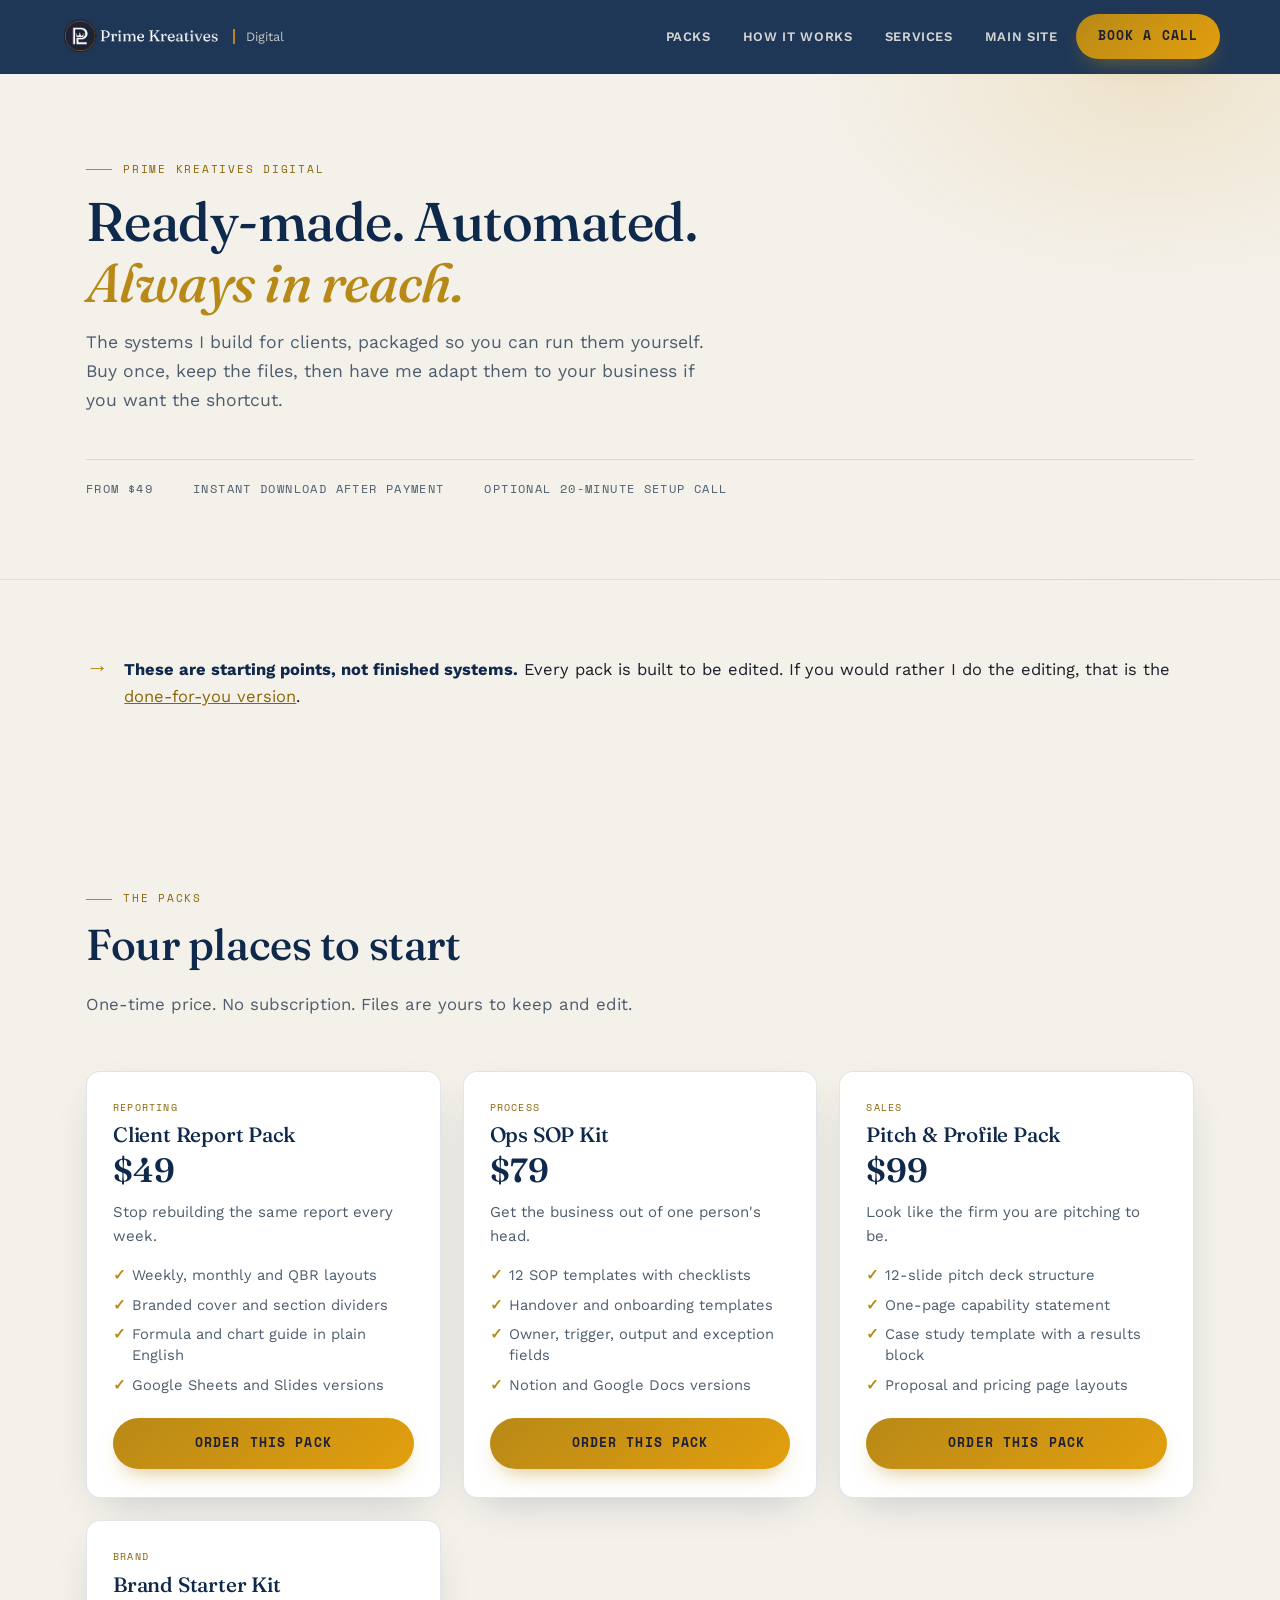
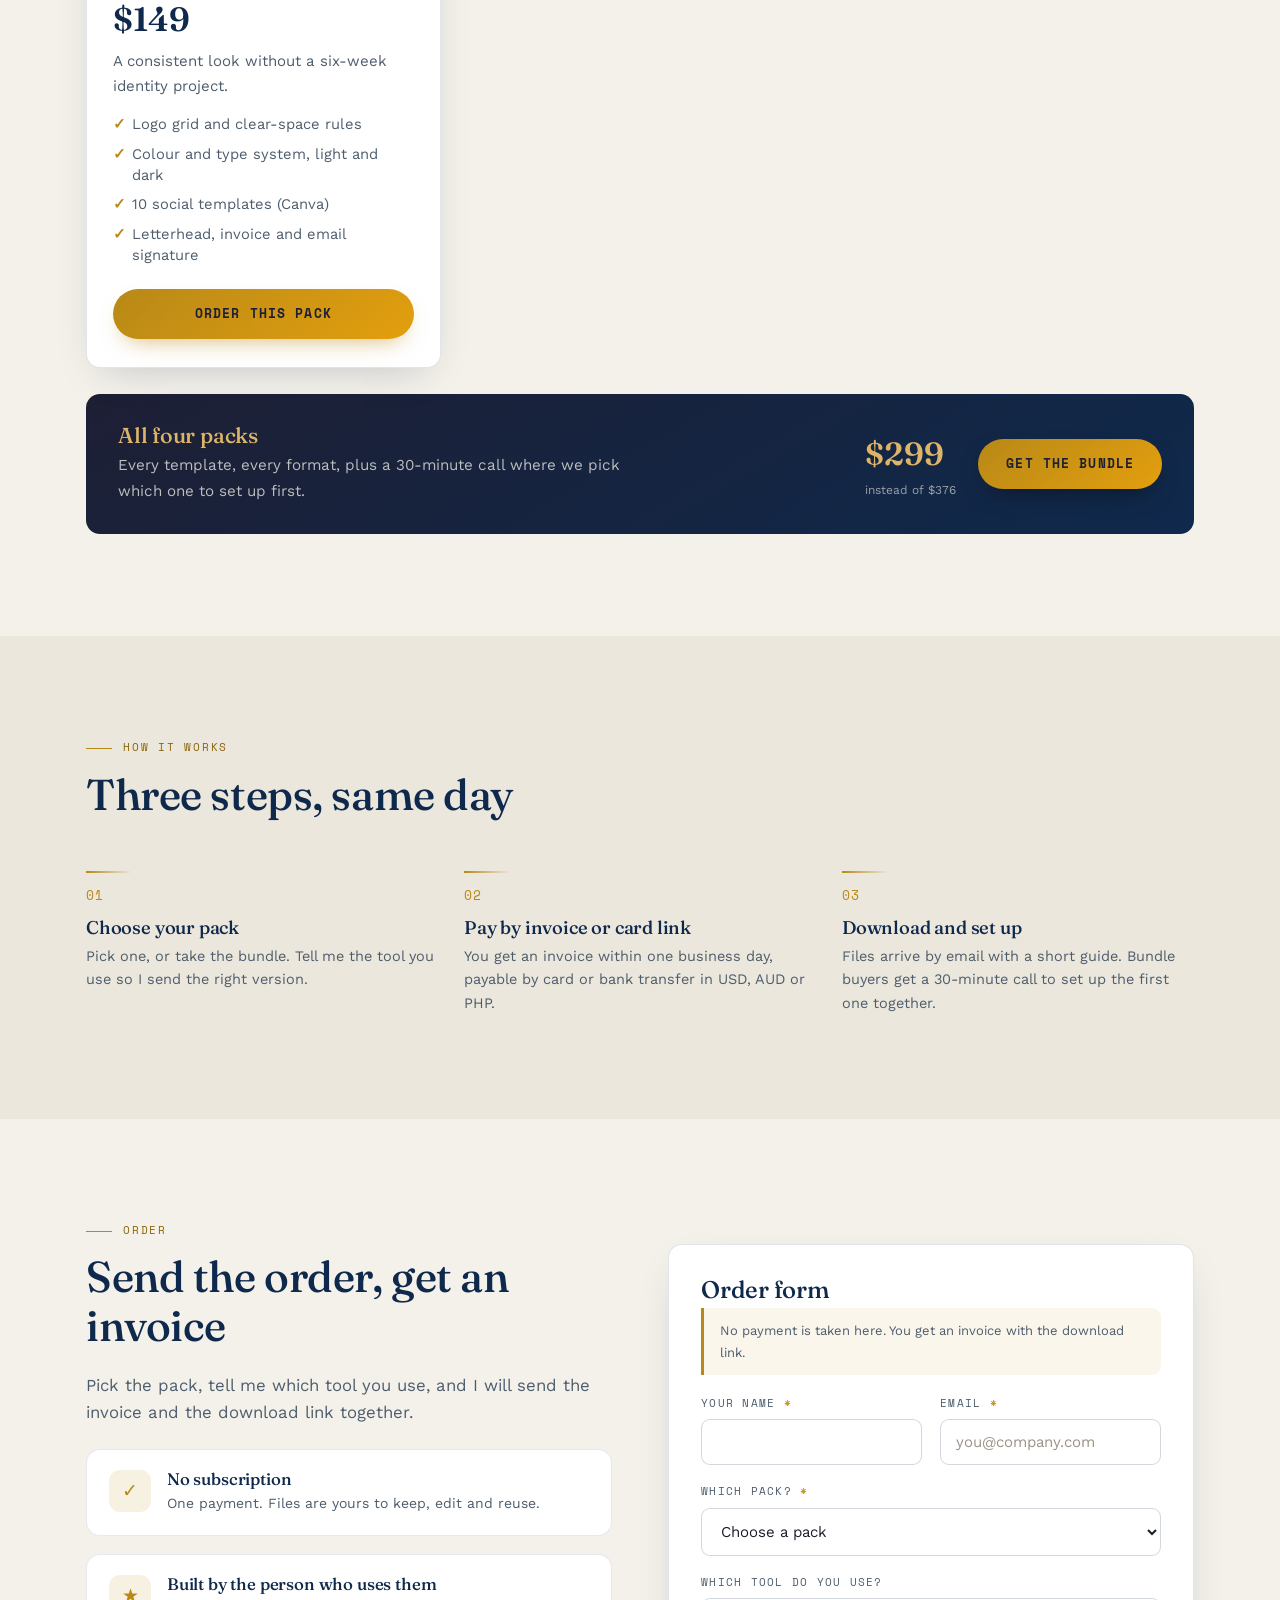
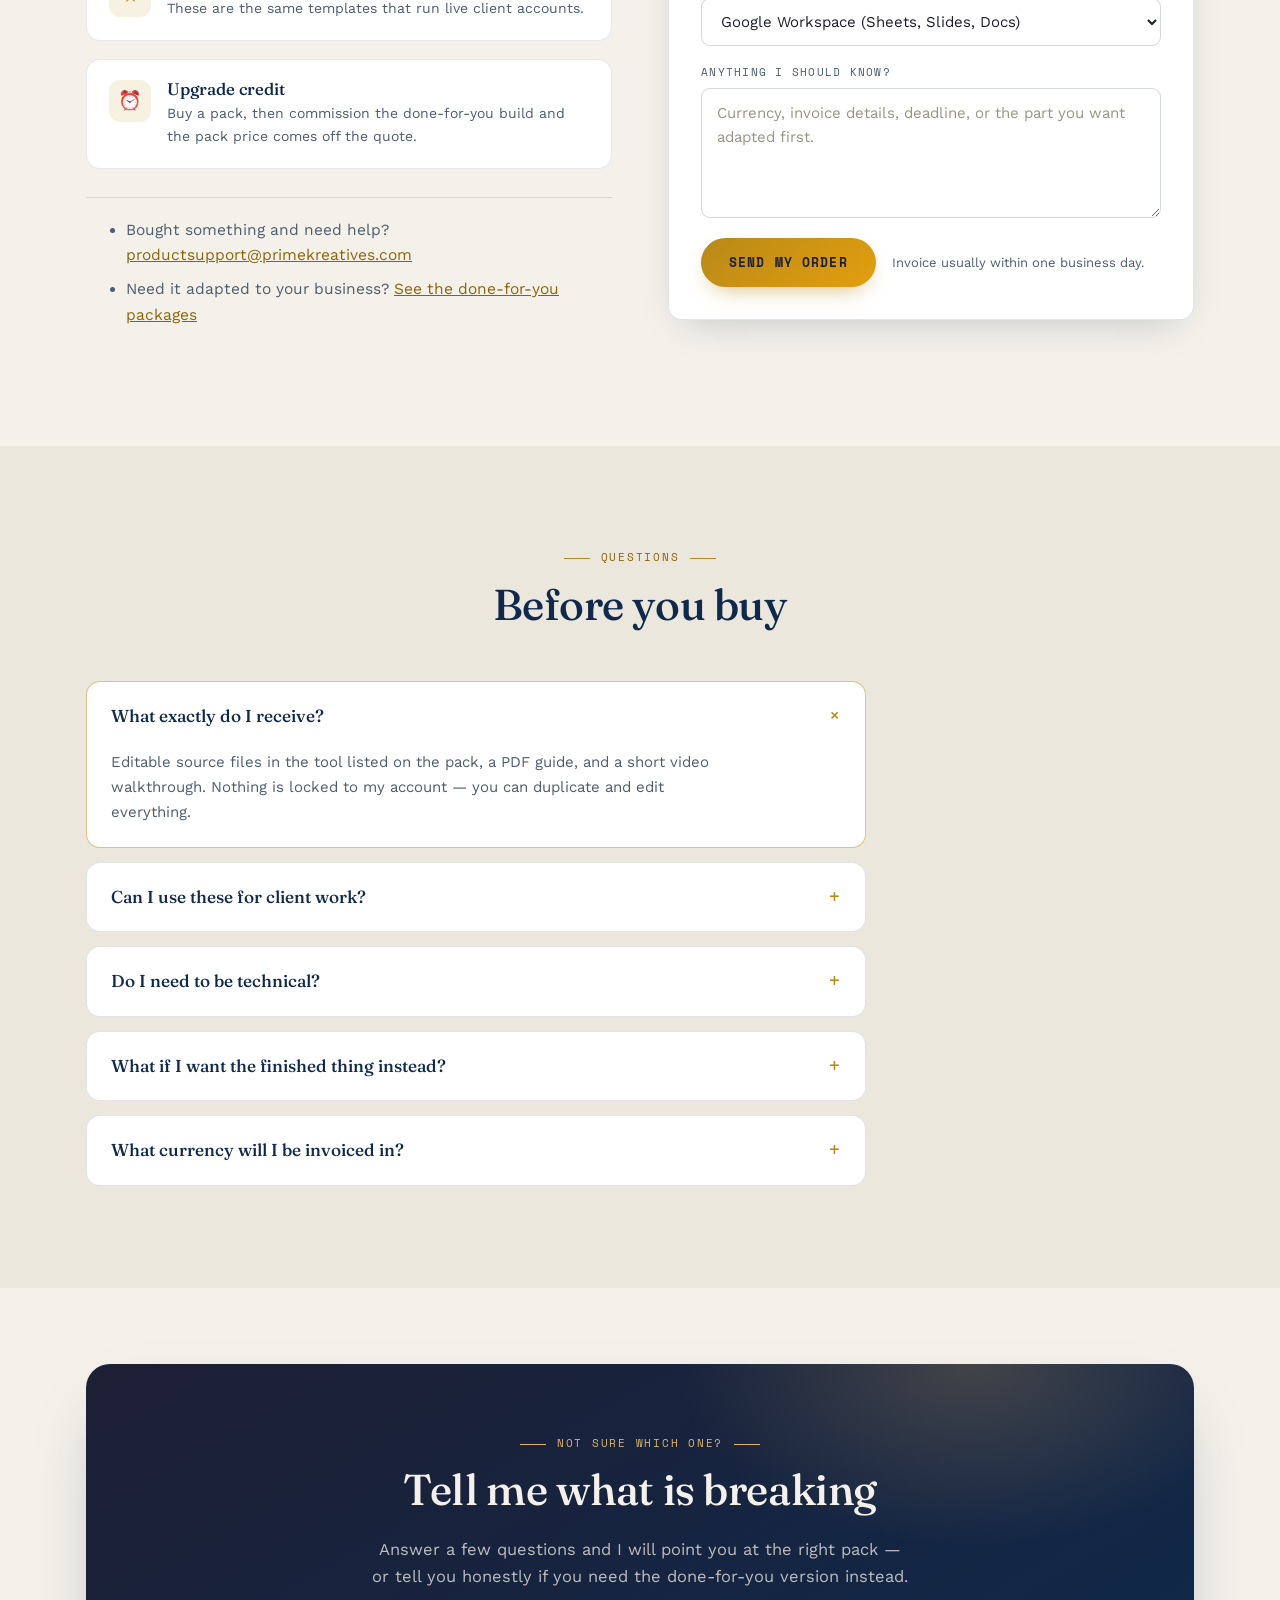
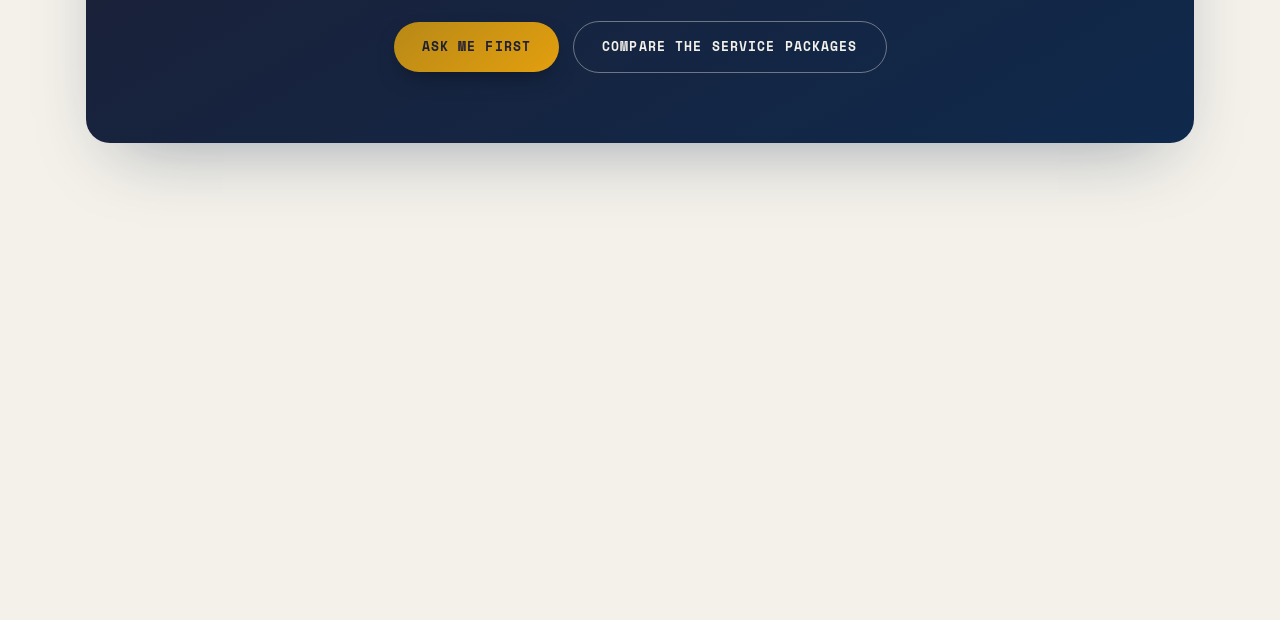
==== digital/index.html @ dd11ba4c "Ship the missing site: booking, process, portfolio, digital, 404 - Add /discovery-call with a workin" ====
<!DOCTYPE html>
<html lang="en">
<head>
<meta charset="utf-8">
<meta name="viewport" content="width=device-width, initial-scale=1">
<title>Template Packs | Prime Kreatives Digital</title>
<meta name="description" content="Ready-made reporting, SOP, pitch and brand template packs. Buy once, use forever, then have them adapted to your business. From $49.">
<link rel="canonical" href="https://primekreatives.com/digital/">
<link rel="icon" href="/assets/favicon.svg" type="image/svg+xml">
<meta property="og:title" content="Template Packs — Prime Kreatives Digital">
<meta property="og:description" content="Ready-made systems for reporting, SOPs, pitches and brand. From $49.">
<meta property="og:type" content="website"><meta property="og:url" content="https://primekreatives.com/digital/">
<meta property="og:image" content="https://primekreatives.com/assets/logo-footer.png"><meta name="twitter:card" content="summary">
<link rel="preconnect" href="https://fonts.googleapis.com"><link rel="preconnect" href="https://fonts.gstatic.com" crossorigin>
<link href="https://fonts.googleapis.com/css2?family=Fraunces:ital,opsz,wght@0,9..144,400;0,9..144,500;0,9..144,600;1,9..144,500&family=Work+Sans:wght@400;500;600;700&family=Space+Mono:wght@400;700&display=swap" rel="stylesheet">
<link rel="stylesheet" href="/kit.css">
<style>
.packs{display:grid;grid-template-columns:repeat(auto-fill,minmax(280px,1fr));gap:22px;margin-top:34px}
.pack{background:#fff;border:1px solid rgba(15,41,76,.12);border-radius:var(--radius);padding:28px 26px;display:flex;flex-direction:column;box-shadow:var(--shadow);transition:transform .25s var(--ease),box-shadow .25s var(--ease)}
.pack:hover{transform:translateY(-4px);box-shadow:var(--shadow-lg)}
.pack .tag{font-family:var(--font-mono);font-size:10px;letter-spacing:.12em;text-transform:uppercase;color:#8a6508}
.pack h3{font-size:1.3rem;margin:.45rem 0 .3rem}
.pack .amt{font-family:var(--font-display);font-size:2.1rem;font-weight:600;color:var(--navy);line-height:1.1;margin-bottom:.2rem}
.pack .amt small{font-family:var(--font-body);font-size:.8rem;font-weight:400;color:var(--slate);letter-spacing:0}
.pack p{font-size:.94rem;color:var(--slate);margin:.5rem 0 1rem}
.pack ul{list-style:none;margin:0 0 1.4rem;padding:0;display:grid;gap:8px}
.pack li{position:relative;padding-left:19px;font-size:.92rem;color:var(--slate);line-height:1.45}
.pack li::before{content:"\2713";position:absolute;left:0;color:var(--gold);font-weight:700}
.pack .btn{margin-top:auto;justify-content:center}
.bundle{margin-top:26px;background:linear-gradient(150deg,var(--indigo),var(--navy));color:var(--paper);border-radius:var(--radius);padding:30px 32px;display:flex;gap:24px;align-items:center;justify-content:space-between;flex-wrap:wrap}
.bundle h3{color:var(--sand);font-size:1.35rem;margin-bottom:.3rem}
.bundle p{color:rgba(244,241,234,.75);font-size:.95rem;margin:0;max-width:56ch}
.bundle .price{font-family:var(--font-display);font-size:2rem;color:var(--sand);font-weight:600}
.bundle .price small{display:block;font-family:var(--font-body);font-size:.75rem;color:rgba(244,241,234,.6);font-weight:400;letter-spacing:0}
</style>
</head>
<body data-site="digital">
<header class="site-head" id="site-header"></header>

<main id="main">

<div class="page-head"><div class="wrap"><div class="reveal wipe">
  <span class="eyebrow">Prime Kreatives Digital</span>
  <h1>Ready-made. Automated. <span class="gold">Always in reach.</span></h1>
  <p>The systems I build for clients, packaged so you can run them yourself. Buy once, keep the files, then have me adapt them to your business if you want the shortcut.</p>
  <ul class="facts"><li>From $49</li><li>Instant download after payment</li><li>Optional 20-minute setup call</li></ul>
</div></div></div>

<section class="sec tight"><div class="wrap">
  <div class="note reveal" style="max-width:none;display:flex;gap:16px;align-items:flex-start">
    <span style="font-family:var(--font-display);font-size:1.4rem;color:var(--gold);line-height:1">&rarr;</span>
    <div><b style="color:var(--navy)">These are starting points, not finished systems.</b> Every pack is built to be edited. If you would rather I do the editing, that is the <a href="/services#reporting" style="color:#8a6508">done-for-you version</a>.</div>
  </div>
</div></section>

<section class="sec" id="packs"><div class="wrap">
  <div class="section-head reveal wipe">
    <span class="eyebrow">The packs</span>
    <h2>Four places to start</h2>
    <p>One-time price. No subscription. Files are yours to keep and edit.</p>
  </div>

  <div class="packs">
    <div class="pack reveal">
      <span class="tag">Reporting</span>
      <h3>Client Report Pack</h3>
      <div class="amt">$49</div>
      <p>Stop rebuilding the same report every week.</p>
      <ul>
        <li>Weekly, monthly and QBR layouts</li>
        <li>Branded cover and section dividers</li>
        <li>Formula and chart guide in plain English</li>
        <li>Google Sheets and Slides versions</li>
      </ul>
      <a class="btn" href="#order" data-pack="Client Report Pack ($49)">Order this pack</a>
    </div>

    <div class="pack reveal">
      <span class="tag">Process</span>
      <h3>Ops SOP Kit</h3>
      <div class="amt">$79</div>
      <p>Get the business out of one person's head.</p>
      <ul>
        <li>12 SOP templates with checklists</li>
        <li>Handover and onboarding templates</li>
        <li>Owner, trigger, output and exception fields</li>
        <li>Notion and Google Docs versions</li>
      </ul>
      <a class="btn" href="#order" data-pack="Ops SOP Kit ($79)">Order this pack</a>
    </div>

    <div class="pack reveal">
      <span class="tag">Sales</span>
      <h3>Pitch &amp; Profile Pack</h3>
      <div class="amt">$99</div>
      <p>Look like the firm you are pitching to be.</p>
      <ul>
        <li>12-slide pitch deck structure</li>
        <li>One-page capability statement</li>
        <li>Case study template with a results block</li>
        <li>Proposal and pricing page layouts</li>
      </ul>
      <a class="btn" href="#order" data-pack="Pitch &amp; Profile Pack ($99)">Order this pack</a>
    </div>

    <div class="pack reveal">
      <span class="tag">Brand</span>
      <h3>Brand Starter Kit</h3>
      <div class="amt">$149</div>
      <p>A consistent look without a six-week identity project.</p>
      <ul>
        <li>Logo grid and clear-space rules</li>
        <li>Colour and type system, light and dark</li>
        <li>10 social templates (Canva)</li>
        <li>Letterhead, invoice and email signature</li>
      </ul>
      <a class="btn" href="#order" data-pack="Brand Starter Kit ($149)">Order this pack</a>
    </div>
  </div>

  <div class="bundle reveal">
    <div>
      <h3>All four packs</h3>
      <p>Every template, every format, plus a 30-minute call where we pick which one to set up first.</p>
    </div>
    <div style="display:flex;gap:22px;align-items:center;flex-wrap:wrap">
      <div class="price">$299 <small>instead of $376</small></div>
      <a class="btn on-dark" href="#order" data-pack="All four packs ($299)">Get the bundle</a>
    </div>
  </div>
</div></section>

<section class="sec alt" id="how"><div class="wrap">
  <div class="section-head reveal wipe">
    <span class="eyebrow">How it works</span>
    <h2>Three steps, same day</h2>
  </div>
  <ol class="steps">
    <li class="reveal"><h3>Choose your pack</h3><p>Pick one, or take the bundle. Tell me the tool you use so I send the right version.</p></li>
    <li class="reveal"><h3>Pay by invoice or card link</h3><p>You get an invoice within one business day, payable by card or bank transfer in USD, AUD or PHP.</p></li>
    <li class="reveal"><h3>Download and set up</h3><p>Files arrive by email with a short guide. Bundle buyers get a 30-minute call to set up the first one together.</p></li>
  </ol>
</div></section>

<section class="sec" id="order"><div class="wrap"><div class="split">
  <div class="reveal wipe">
    <span class="eyebrow">Order</span>
    <h2>Send the order, get an invoice</h2>
    <p class="lead">Pick the pack, tell me which tool you use, and I will send the invoice and the download link together.</p>
    <ul class="value-list" style="margin-top:22px">
      <li><div class="icon">&#10003;</div><div><h3>No subscription</h3><p>One payment. Files are yours to keep, edit and reuse.</p></div></li>
      <li><div class="icon">&#9733;</div><div><h3>Built by the person who uses them</h3><p>These are the same templates that run live client accounts.</p></div></li>
      <li><div class="icon">&#9200;</div><div><h3>Upgrade credit</h3><p>Buy a pack, then commission the done-for-you build and the pack price comes off the quote.</p></div></li>
    </ul>
    <ul class="contact-list">
      <li>Bought something and need help? <a href="mailto:productsupport@primekreatives.com">productsupport@primekreatives.com</a></li>
      <li>Need it adapted to your business? <a href="/services">See the done-for-you packages</a></li>
    </ul>
  </div>

  <div class="form-card reveal" data-form-box>
    <div data-form-body>
      <h2>Order form</h2>
      <p class="form-note">No payment is taken here. You get an invoice with the download link.</p>
      <form data-send="productsupport@primekreatives.com" data-subject="Template pack order — primekreatives.com">
        <div class="grid">
          <div class="field"><label for="dname">Your name <span class="req">*</span></label><input type="text" id="dname" name="name" required autocomplete="name"></div>
          <div class="field"><label for="demail">Email <span class="req">*</span></label><input type="email" id="demail" name="email" required autocomplete="email" placeholder="you@company.com"></div>
          <div class="field full"><label for="pack">Which pack? <span class="req">*</span></label>
            <select id="pack" name="pack" required>
              <option value="">Choose a pack</option>
              <option>Client Report Pack ($49)</option>
              <option>Ops SOP Kit ($79)</option>
              <option>Pitch &amp; Profile Pack ($99)</option>
              <option>Brand Starter Kit ($149)</option>
              <option>All four packs ($299)</option>
            </select></div>
          <div class="field full"><label for="tool">Which tool do you use?</label>
            <select id="tool" name="tool">
              <option>Google Workspace (Sheets, Slides, Docs)</option>
              <option>Microsoft 365 (Excel, PowerPoint, Word)</option>
              <option>Notion</option>
              <option>Canva</option>
              <option>Mixed / not sure</option>
            </select></div>
          <div class="field full"><label for="dnotes">Anything I should know?</label><textarea id="dnotes" name="notes" placeholder="Currency, invoice details, deadline, or the part you want adapted first."></textarea></div>
        </div>
        <div class="hp"><label for="dbot">Leave this empty</label><input type="text" id="dbot" name="bot-field" tabindex="-1" autocomplete="off"></div>
        <div class="submit-row"><button class="btn" type="submit">Send my order</button><span style="font-size:13px;color:var(--slate)">Invoice usually within one business day.</span></div>
      </form>
    </div>

    <div data-form-sent hidden>
      <div class="form-sent">
        <h3>Order received</h3>
        <p>Check your inbox for the invoice and download link, usually within one business day. If it does not arrive, email <a href="mailto:productsupport@primekreatives.com">productsupport@primekreatives.com</a>.</p>
        <a class="btn" href="/services">See the done-for-you version</a>
      </div>
    </div>

    <div data-form-fallback hidden>
      <div class="form-sent" style="background:rgba(184,137,23,.08);border-color:rgba(184,137,23,.45);color:#6b4e06">
        <h3 style="color:#6b4e06">The form could not send</h3>
        <p style="color:#6b4e06">Your order is ready in your mail app &mdash; just press send.</p>
        <a class="btn" data-fallback-link href="mailto:productsupport@primekreatives.com">Open the email</a>
      </div>
    </div>
  </div>
</div></div></section>

<section class="sec alt"><div class="wrap">
  <div class="section-head centered reveal wipe">
    <span class="eyebrow centered">Questions</span>
    <h2>Before you buy</h2>
  </div>
  <div class="faq reveal">
    <details open><summary>What exactly do I receive?</summary><p>Editable source files in the tool listed on the pack, a PDF guide, and a short video walkthrough. Nothing is locked to my account &mdash; you can duplicate and edit everything.</p></details>
    <details><summary>Can I use these for client work?</summary><p>Yes. One licence covers unlimited use inside your own business and for your own clients. You cannot resell the templates themselves as a product.</p></details>
    <details><summary>Do I need to be technical?</summary><p>No. The reporting pack assumes you can fill in a spreadsheet. The SOP kit is written and formatted &mdash; you fill in the blanks. If you get stuck, email support.</p></details>
    <details><summary>What if I want the finished thing instead?</summary><p>That is the <a href="/services">done-for-you service</a>. The price of your pack comes off the quote, so you do not pay twice.</p></details>
    <details><summary>What currency will I be invoiced in?</summary><p>USD by default. AUD and PHP are available &mdash; just say which on the order form.</p></details>
  </div>
</div></section>

<section class="sec tight"><div class="wrap">
  <div class="cta-band reveal">
    <span class="eyebrow centered on-dark">Not sure which one?</span>
    <h2>Tell me what is breaking</h2>
    <p>Answer a few questions and I will point you at the right pack &mdash; or tell you honestly if you need the done-for-you version instead.</p>
    <div class="cta-row">
      <a class="btn on-dark" href="/discovery-call">Ask me first</a>
      <a class="btn ghost on-dark" href="/services">Compare the service packages</a>
    </div>
  </div>
</div></section>

</main>
<footer class="site-foot" id="site-footer"></footer>
<script src="/kit.js" defer></script>
<script>
/* Pre-select the pack when a card button is clicked. */
(function(){
  var sel=document.getElementById('pack');
  if(!sel) return;
  Array.prototype.forEach.call(document.querySelectorAll('[data-pack]'),function(a){
    a.addEventListener('click',function(){
      var v=a.getAttribute('data-pack').replace('&amp;','&');
      for(var i=0;i<sel.options.length;i++){
        if(sel.options[i].text===v){sel.selectedIndex=i;break;}
      }
    });
  });
})();
</script>
</body>
</html>
---- kit.css ----
/* Prime Kreatives design kit — shared by the Main site, Portfolio and Digital.
   Visual system and motion ported from the reference build: paper + navy + gold,
   Fraunces / Work Sans / Space Mono, pill buttons, reveal-on-scroll.
   Colours, type, buttons, cards, header, footer, forms, FAQ. Build once. */

:root{
  --navy:#0F294C;--gold:#B88917;--indigo:#1D1F34;--slate:#4D5D6D;--amber:#E39F0E;
  --sand:#DDB568;--paper:#F4F1EA;--paper2:#ECE7DC;--line:#DCD5C4;--ink:#1B1D2A;--white:#fff;
  --font-display:'Fraunces',Georgia,serif;
  --font-body:'Work Sans',-apple-system,BlinkMacSystemFont,'Segoe UI',sans-serif;
  --font-mono:'Space Mono','Courier New',monospace;
  --radius:14px;--radius-sm:9px;
  --shadow:0 14px 40px -18px rgba(15,41,76,.28);
  --shadow-lg:0 30px 70px -30px rgba(15,41,76,.4);
  --wrap:1160px;--ease:cubic-bezier(.16,1,.3,1);
}
*,*::before,*::after{box-sizing:border-box}
html{scroll-behavior:smooth}
body{margin:0;background:var(--paper);color:var(--ink);font:400 16.5px/1.65 var(--font-body);-webkit-font-smoothing:antialiased}
h1,h2,h3,h4{font-family:var(--font-display);font-weight:500;color:var(--navy);letter-spacing:-.01em;line-height:1.12;margin:0 0 .5em}
h1{font-size:clamp(2.3rem,5.2vw,4rem)}
h2{font-size:clamp(1.8rem,3.4vw,2.7rem)}
h3{font-size:1.28rem}
h4{font-size:1rem}
p{margin:0 0 1em;max-width:62ch}
a{color:var(--navy)}
img{max-width:100%;display:block}
button{font-family:inherit;cursor:pointer}
::selection{background:var(--gold);color:#fff}
.wrap{max-width:var(--wrap);margin-inline:auto;padding:0 26px}
main [id]{scroll-margin-top:96px}
.skip{position:absolute;left:-999px}.skip:focus{left:1rem;top:1rem;background:var(--amber);padding:.5rem 1rem;z-index:9}
:focus-visible{outline:3px solid var(--amber);outline-offset:3px}

/* ---------- eyebrow ---------- */
.eyebrow{font-family:var(--font-mono);font-size:11px;letter-spacing:.16em;color:var(--gold);text-transform:uppercase;margin:0 0 14px;display:block}
.eyebrow::before{content:"";width:26px;height:1px;background:var(--gold);display:inline-block;margin-right:11px;vertical-align:middle}
.eyebrow.centered{text-align:center}
.eyebrow.centered::after{content:"";width:26px;height:1px;background:var(--gold);display:inline-block;margin-left:11px;vertical-align:middle}
.eyebrow.on-dark{color:var(--sand)}
.eyebrow.on-dark::before,.eyebrow.on-dark::after{background:var(--sand)}
/* Gold on light paper clears WCAG AA only at the darker shade. */
.page-head .eyebrow,.sec .eyebrow:not(.on-dark){color:#8a6508}

/* ---------- header ---------- */
.site-head{position:sticky;top:0;z-index:60;background:rgba(15,41,76,.93);backdrop-filter:blur(12px);-webkit-backdrop-filter:blur(12px);border-bottom:1px solid transparent;transition:box-shadow .3s var(--ease),border-color .3s var(--ease),background .3s var(--ease)}
.site-head.scrolled{border-bottom-color:rgba(221,181,104,.3);box-shadow:0 12px 34px -20px rgba(0,0,0,.7)}
.bar{display:flex;flex-wrap:wrap;align-items:center;gap:.75rem 1.5rem;padding:14px 0;transition:padding .35s var(--ease)}
.site-head.scrolled .bar{padding:9px 0}
.brand{display:flex;align-items:center;gap:12px;color:var(--paper);text-decoration:none;flex-shrink:0}
.brand img{display:block;height:40px;width:auto;transform-origin:left center;transition:transform .4s var(--ease)}
.site-head.scrolled .brand img{transform:scale(.86)}
.brand small{font:400 .8rem var(--font-body);color:rgba(244,241,234,.75);border-left:2px solid var(--gold);padding-left:.7rem;line-height:1.2;white-space:nowrap;transition:opacity .35s var(--ease),transform .35s var(--ease),max-width .35s var(--ease);max-width:340px;overflow:hidden}
.site-head.scrolled .brand small{opacity:0;transform:translateX(-8px);max-width:0;padding-left:0;border-left-color:transparent}
.site-head nav{display:flex;flex-wrap:wrap;align-items:center;gap:4px;margin-left:auto}
.site-head nav a{position:relative;display:block;padding:9px 14px;font-size:13px;font-weight:600;letter-spacing:.05em;text-transform:uppercase;color:rgba(244,241,234,.85);text-decoration:none;border-radius:100px;transition:color .15s,background .15s}
.site-head nav a::after{content:"";position:absolute;left:14px;right:14px;bottom:5px;height:1.5px;background:var(--gold);transform:scaleX(0);transform-origin:left center;transition:transform .35s var(--ease);border-radius:2px}
.site-head nav a:hover{color:#fff;background:rgba(255,255,255,.1)}
.site-head nav a:hover::after,.site-head nav a:focus-visible::after{transform:scaleX(1)}
.site-head nav a.cta{background:linear-gradient(140deg,var(--gold),var(--amber));color:var(--indigo);font-family:var(--font-mono);font-size:12.5px;font-weight:700;letter-spacing:.09em;padding:12px 22px;box-shadow:0 10px 24px -12px rgba(184,137,23,.75);transition:transform .18s var(--ease),box-shadow .18s var(--ease)}
.site-head nav a.cta::after{content:none}
.site-head nav a.cta:hover{background:linear-gradient(140deg,var(--gold),var(--amber));color:var(--indigo);transform:translateY(-2px);box-shadow:0 16px 30px -12px rgba(184,137,23,.85)}
.nav-toggle{display:none;flex-direction:column;justify-content:center;align-items:center;gap:5px;margin-left:auto;background:none;border:1.5px solid rgba(244,241,234,.4);border-radius:10px;width:42px;height:42px;color:var(--paper);padding:0;transition:border-color .2s,background .2s}
.nav-toggle:hover{border-color:rgba(244,241,234,.75);background:rgba(255,255,255,.1)}
.nav-toggle span{display:block;width:18px;height:2px;background:currentColor;border-radius:2px;transition:transform .35s var(--ease),opacity .25s var(--ease)}
.site-head[data-open] .nav-toggle span:nth-child(1){transform:translateY(7px) rotate(45deg)}
.site-head[data-open] .nav-toggle span:nth-child(2){opacity:0;transform:scaleX(.4)}
.site-head[data-open] .nav-toggle span:nth-child(3){transform:translateY(-7px) rotate(-45deg)}

/* ---------- buttons ---------- */
.btn{display:inline-flex;align-items:center;gap:9px;background:linear-gradient(140deg,var(--gold),var(--amber));color:var(--indigo);border:none;padding:15px 28px;border-radius:100px;font-family:var(--font-mono);font-size:12.5px;font-weight:700;letter-spacing:.09em;text-transform:uppercase;text-decoration:none;cursor:pointer;transition:transform .18s var(--ease),box-shadow .18s var(--ease),background .18s;box-shadow:0 10px 24px -12px rgba(184,137,23,.75)}
.btn:hover{transform:translateY(-2px);box-shadow:0 16px 30px -12px rgba(184,137,23,.85);color:var(--indigo)}
.btn:active{transform:translateY(0)}
.btn.ghost{background:transparent;color:var(--navy);border:1.5px solid rgba(15,41,76,.35);box-shadow:none}
.btn.ghost:hover{border-color:var(--gold);color:var(--gold);background:#fff;box-shadow:none;transform:translateY(-2px)}
.btn.on-dark{color:var(--indigo);box-shadow:0 10px 24px -10px rgba(0,0,0,.5)}
.btn.ghost.on-dark{background:transparent;color:var(--paper);border-color:rgba(244,241,234,.4);box-shadow:none}
.btn.ghost.on-dark:hover{border-color:var(--sand);color:var(--sand);background:rgba(244,241,234,.05)}
.btn[disabled]{opacity:.6;cursor:progress;transform:none;box-shadow:none}
.cta-row,.hero-cta{display:flex;flex-wrap:wrap;gap:14px;align-items:center;margin-top:1.75rem}

/* ---------- hero / page head ---------- */
.hero{position:relative;padding:clamp(60px,9vw,110px) 0 clamp(60px,8vw,100px);overflow:hidden;background:
  radial-gradient(560px 380px at 88% 8%,rgba(221,181,104,.28),transparent 65%),
  radial-gradient(500px 420px at 0% 90%,rgba(15,41,76,.08),transparent 65%),var(--paper)}
.hero .wrap{position:relative;display:grid;grid-template-columns:1.15fr .85fr;gap:60px;align-items:center}
.hero h1{max-width:14ch}
.hero h1 .gold,.page-head h1 .gold{color:var(--gold);font-style:italic}
.hero p{color:var(--slate);font-size:clamp(1.05rem,1.6vw,1.2rem);max-width:52ch}
.facts,.hero-stats{display:flex;gap:38px;margin-top:52px;flex-wrap:wrap;list-style:none;padding:0}
.facts{padding-top:1.25rem;border-top:1px solid rgba(15,41,76,.12);gap:.75rem 2.5rem;margin-top:2.75rem}
.facts li{font-family:var(--font-mono);font-size:11.5px;letter-spacing:.12em;text-transform:uppercase;color:var(--slate)}
.stat strong{display:block;font-family:var(--font-display);font-size:2rem;font-weight:600;color:var(--navy);line-height:1}
.stat span{font-family:var(--font-mono);font-size:10.5px;letter-spacing:.12em;text-transform:uppercase;color:var(--slate)}

/* hero visual card */
.hero-visual{position:relative;isolation:isolate;background:linear-gradient(155deg,var(--indigo),var(--navy));border-radius:22px;padding:38px 34px;color:var(--paper);box-shadow:var(--shadow-lg)}
.hero-visual::after{content:"";position:absolute;inset:12px -12px -12px 12px;border:1px solid rgba(221,181,104,.35);border-radius:22px;z-index:-1}
.hero-visual img{width:170px;margin-bottom:20px}
.hero-visual h3{color:var(--sand);font-size:1.35rem;margin-bottom:14px}
.hero-visual ul{list-style:none;margin:0;padding:0;display:grid;gap:12px}
.hero-visual li{display:flex;gap:11px;align-items:flex-start;font-size:14.5px;color:rgba(244,241,234,.85);line-height:1.5}
.hero-visual li::before{content:"\2726";color:var(--gold);flex-shrink:0;font-size:13px;margin-top:2px}

.page-head{padding:clamp(52px,7vw,86px) 0 clamp(40px,5vw,64px);border-bottom:1px solid rgba(15,41,76,.08);
  background:radial-gradient(520px 320px at 90% 0%,rgba(221,181,104,.24),transparent 65%),var(--paper)}
.page-head h1{margin-bottom:14px;font-size:clamp(2.2rem,5vw,3.4rem);max-width:18ch}
.page-head p{color:var(--slate);font-size:1.1rem;max-width:58ch;margin:0}
.page-head .crumb{font-size:.9rem;color:var(--gold);margin:0 0 .75rem}
.page-head .crumb a{color:var(--gold)}

/* ---------- sections ---------- */
.sec{padding:clamp(64px,8vw,104px) 0}
.sec.tight{padding:clamp(48px,6vw,76px) 0}
.alt{background:var(--paper2)}
.lead{color:var(--slate);font-size:1.05rem}
.section-head{max-width:640px;margin-bottom:52px}
.section-head.centered{margin-inline:auto;text-align:center}
.section-head p{color:var(--slate);font-size:1.05rem}
.band{background:linear-gradient(150deg,var(--indigo) 0%,var(--navy) 90%);color:var(--paper)}
.band h2{color:var(--paper)}
.band p{color:rgba(244,241,234,.78)}

/* ---------- cards ---------- */
.cards{display:grid;grid-template-columns:repeat(auto-fit,minmax(min(100%,235px),1fr));gap:24px;margin-top:2rem}
.card{background:#fff;border:1px solid rgba(15,41,76,.1);border-radius:var(--radius);padding:32px 28px;display:flex;flex-direction:column;transition:transform .22s var(--ease),box-shadow .22s var(--ease),border-color .22s}
.card:hover{transform:translateY(-5px);box-shadow:var(--shadow);border-color:rgba(184,137,23,.45)}
.card .icon{width:52px;height:52px;border-radius:13px;display:flex;align-items:center;justify-content:center;background:rgba(184,137,23,.12);color:var(--gold);font-size:23px;margin-bottom:20px}
.card h3{font-size:1.15rem;margin-bottom:9px}
.card .price{font-family:var(--font-mono);font-size:13px;letter-spacing:.06em;color:var(--gold);margin:0 0 .5rem}
.card p{color:var(--slate);font-size:15px;margin-bottom:1rem}
.card .link{margin-top:auto;font-weight:600;font-size:.95rem;text-decoration:none;color:var(--navy);border-bottom:2px solid var(--amber);align-self:flex-start;padding-bottom:.1rem;transition:color .15s}
.card .link:hover{color:var(--gold)}

/* ---------- process steps ---------- */
.steps{counter-reset:step;list-style:none;padding:0;margin:2rem 0 0;display:grid;grid-template-columns:repeat(auto-fit,minmax(240px,1fr));gap:26px}
.steps li{counter-increment:step;position:relative;padding-top:14px}
.steps li::before{content:"0" counter(step);font-family:var(--font-mono);font-size:13px;color:var(--gold);letter-spacing:.1em;display:block;margin-bottom:12px}
.steps li::after{content:"";position:absolute;top:0;left:0;width:46px;height:2px;background:linear-gradient(90deg,var(--gold),transparent)}
.steps h3{font-size:1.15rem;margin:.35rem 0}
.steps p{font-size:14.5px;color:var(--slate);margin:0}

/* ---------- pricing ---------- */
.groups{display:grid;grid-template-columns:repeat(auto-fit,minmax(min(100%,470px),1fr));gap:2.5rem 3rem;margin-top:2rem}
.group h3{display:flex;justify-content:space-between;gap:1rem;border-bottom:2px solid var(--navy);padding-bottom:.5rem}
.group h3 span{font:400 .9rem var(--font-body);color:var(--slate)}
.ledger{list-style:none;margin:0;padding:0}
.ledger>li{display:grid;grid-template-columns:1fr auto;gap:.15rem 1rem;padding:.9rem 0;border-bottom:1px solid var(--line)}
.ledger>li:last-child{border-bottom:0}
.ledger b{font-family:var(--font-display);font-size:1.1rem;color:var(--navy);font-weight:600}
.ledger>li>span{grid-column:1;color:var(--slate);font-size:.97rem}
.ledger>li>em{grid-column:2;grid-row:1/3;align-self:center;font:600 1.4rem var(--font-display);font-style:normal;color:var(--navy);white-space:nowrap}
.ledger>li>em small{display:block;font:400 .72rem/1.3 var(--font-body);color:var(--slate);letter-spacing:0;margin-top:.15rem}
.ledger>li>ul{grid-column:1;margin:.55rem 0 0;padding:0;list-style:none;display:grid;gap:.32rem;font-size:.93rem;color:var(--slate);line-height:1.5}
.ledger>li>ul>li{display:flex;gap:.55rem;align-items:flex-start}
.ledger>li>ul>li::before{content:"\2713";color:var(--gold);font-weight:700;flex:none}
.ledger .best{display:inline-block;margin-left:.55rem;font-family:var(--font-mono);font-size:9.5px;font-weight:700;letter-spacing:.1em;text-transform:uppercase;background:var(--gold);color:#fff;padding:.25rem .6rem;border-radius:100px;vertical-align:middle}

.price-grid{display:grid;grid-template-columns:repeat(3,1fr);gap:26px;align-items:stretch;margin-top:2rem}
.price-card{background:#fff;border:1px solid rgba(15,41,76,.12);border-radius:18px;padding:36px 30px;display:flex;flex-direction:column;transition:transform .22s var(--ease),box-shadow .22s var(--ease)}
.price-card:hover{transform:translateY(-5px);box-shadow:var(--shadow)}
.price-card.featured{background:linear-gradient(155deg,var(--indigo),var(--navy));border-color:rgba(221,181,104,.4);color:var(--paper);box-shadow:var(--shadow-lg)}
.price-card.featured h3{color:var(--paper)}
.price-card.featured li{color:rgba(244,241,234,.82)}
.price-card.featured .tag,.price-card.featured .amount{color:var(--sand)}
.price-card.featured .sub{color:rgba(244,241,234,.65)}
.price-card .tag{font-family:var(--font-mono);font-size:10.5px;letter-spacing:.14em;text-transform:uppercase;color:var(--gold);margin-bottom:10px;display:block}
.price-card .amount{font-family:var(--font-display);font-size:2.5rem;font-weight:600;color:var(--navy);line-height:1;margin-bottom:4px}
.price-card .amount small{font-size:.9rem;font-family:var(--font-body);font-weight:400;color:var(--slate)}
.price-card .sub{font-size:13.5px;color:var(--slate);margin-bottom:22px}
.price-card ul{list-style:none;margin:0 0 28px;padding:0;display:grid;gap:11px;font-size:14.5px;color:var(--slate)}
.price-card li{display:flex;gap:10px;align-items:flex-start;line-height:1.5}
.price-card li::before{content:"\2713";color:var(--gold);font-weight:700;flex-shrink:0}
.price-card .btn{margin-top:auto;justify-content:center}

/* ---------- FAQ ---------- */
.faq{margin-top:1.75rem;display:grid;gap:14px;max-width:780px}
.faq.centered{margin-inline:auto}
.faq details{background:#fff;border:1px solid rgba(15,41,76,.12);border-radius:var(--radius);padding:0 24px;transition:border-color .18s}
.faq details[open]{border-color:rgba(184,137,23,.5)}
.faq summary{cursor:pointer;padding:20px 0;font-family:var(--font-display);font-size:1.08rem;font-weight:500;color:var(--navy);list-style:none;position:relative;display:flex;justify-content:space-between;align-items:center;gap:16px}
.faq summary::-webkit-details-marker{display:none}
.faq summary::after{content:"+";font-family:var(--font-mono);color:var(--gold);font-size:1.3rem;flex-shrink:0;transition:transform .2s;line-height:1}
.faq details[open] summary::after{transform:rotate(45deg)}
.faq details p{padding:0 0 22px;color:var(--slate);font-size:15px;margin:0;max-width:70ch}

/* ---------- trust strip (navy, words animate toward the next panel) ---------- */
.trust-strip{background:var(--navy);border-block:1px solid rgba(221,181,104,.28);padding:24px 0;overflow:hidden}
.marquee{display:block;overflow:hidden;-webkit-mask-image:linear-gradient(90deg,transparent,#000 8%,#000 92%,transparent);mask-image:linear-gradient(90deg,transparent,#000 8%,#000 92%,transparent)}
.marquee-track{display:flex;width:max-content;gap:0;animation:marquee 34s linear infinite}
.marquee:hover .marquee-track{animation-play-state:paused}
.marquee-track span{font-family:var(--font-mono);font-size:11.5px;letter-spacing:.16em;text-transform:uppercase;color:var(--sand);padding:0 34px;position:relative;white-space:nowrap;flex:none}
.marquee-track span::after{content:"\2726";position:absolute;right:-5px;top:50%;transform:translateY(-50%);color:rgba(221,181,104,.45);font-size:8px}
@keyframes marquee{from{transform:translateX(0)}to{transform:translateX(-50%)}}

/* ---------- value list / quotes ---------- */
.value-list{display:grid;gap:18px;margin:0;padding:0;list-style:none}
.value-list li{display:flex;gap:16px;align-items:flex-start;background:#fff;border:1px solid rgba(15,41,76,.1);border-radius:var(--radius);padding:20px 22px;transition:transform .22s var(--ease),box-shadow .22s var(--ease)}
.value-list li:hover{transform:translateY(-3px);box-shadow:var(--shadow)}
.value-list .icon{width:42px;height:42px;border-radius:11px;flex-shrink:0;background:rgba(184,137,23,.12);color:var(--gold);display:flex;align-items:center;justify-content:center;font-size:19px}
.value-list h3{font-size:1.05rem;margin-bottom:3px}
.value-list p{font-size:14px;color:var(--slate);margin:0}

.quote-grid{display:grid;grid-template-columns:repeat(3,1fr);gap:24px;margin-top:2rem}
.quote{background:#fff;border:1px solid rgba(15,41,76,.1);border-radius:var(--radius);padding:30px 28px;display:flex;flex-direction:column;transition:transform .22s var(--ease),box-shadow .22s var(--ease)}
.quote:hover{transform:translateY(-5px);box-shadow:var(--shadow)}
.quote .mark{font-family:var(--font-display);font-size:3rem;line-height:.6;color:var(--sand);margin-bottom:16px}
.quote p{font-size:15px;color:var(--slate);font-style:italic;margin-bottom:20px}
.quote .who{display:flex;align-items:center;gap:12px;margin-top:auto}
.quote .who .avatar{width:42px;height:42px;border-radius:50%;flex-shrink:0;background:linear-gradient(140deg,var(--navy),var(--gold));color:#fff;display:flex;align-items:center;justify-content:center;font-family:var(--font-mono);font-size:13px;font-weight:700}
.quote .who strong{display:block;font-size:14px;color:var(--navy);font-weight:600}
.quote .who span{font-size:12.5px;color:var(--slate)}

/* ---------- CTA band ---------- */
.cta-band{background:linear-gradient(150deg,var(--indigo),var(--navy));color:var(--paper);border-radius:24px;padding:clamp(46px,6vw,70px);text-align:center;position:relative;overflow:hidden;box-shadow:var(--shadow-lg)}
.cta-band::before{content:"";position:absolute;inset:0;background:radial-gradient(420px 260px at 80% 0%,rgba(221,181,104,.22),transparent 70%)}
.cta-band>*{position:relative}
.cta-band h2{color:var(--paper);max-width:22ch;margin-inline:auto}
.cta-band p{color:rgba(244,241,234,.75);max-width:54ch;margin-inline:auto;margin-bottom:30px}
.cta-band .cta-row,.cta-band .hero-cta{justify-content:center}

/* ---------- split ---------- */
.split{display:grid;grid-template-columns:1fr 1fr;gap:56px;align-items:center}

/* ---------- forms ---------- */
.form-card{background:#fff;border:1px solid rgba(15,41,76,.12);border-radius:var(--radius);padding:clamp(1.25rem,3vw,2rem);box-shadow:var(--shadow)}
.form-card h2{font-size:1.5rem;margin-bottom:.25rem}
.form-card .form-note{font-size:13px;color:var(--slate);background:rgba(184,137,23,.08);border-left:3px solid var(--gold);padding:12px 16px;border-radius:0 var(--radius-sm) var(--radius-sm) 0;margin-bottom:1.25rem}
.grid{display:grid;grid-template-columns:1fr 1fr;gap:18px}
.field{display:flex;flex-direction:column;gap:7px}
.field.full{grid-column:1/-1}
label{font-family:var(--font-mono);font-size:10.5px;letter-spacing:.12em;text-transform:uppercase;color:var(--slate);font-weight:400}
label .req{color:var(--gold)}
input,select,textarea{font:400 15px var(--font-body);color:var(--ink);background:#fff;border:1.5px solid rgba(15,41,76,.18);border-radius:var(--radius-sm);padding:13px 15px;width:100%;transition:border-color .15s,box-shadow .15s}
textarea{min-height:130px;resize:vertical;line-height:1.55}
input:focus,select:focus,textarea:focus{outline:none;border-color:var(--gold);box-shadow:0 0 0 3px rgba(184,137,23,.15)}
input::placeholder,textarea::placeholder{color:#9a9384}
.hp{position:absolute;left:-9999px;width:1px;height:1px;overflow:hidden}
.submit-row{margin-top:1.25rem;display:flex;align-items:center;gap:1rem;flex-wrap:wrap}
.form-sent{background:rgba(46,125,79,.1);border:1.5px solid rgba(46,125,79,.4);color:#225e3c;border-radius:var(--radius);padding:20px 24px;margin-bottom:22px}
.form-sent h3{font-size:1.25rem;margin-bottom:.4rem;color:#225e3c}
.form-sent p{font-size:15px;color:#225e3c;margin-bottom:0;max-width:none}
.form-sent .btn{margin-top:1.1rem}
.points{list-style:none;margin:1.5rem 0 0;padding:0;display:grid;gap:12px}
.points li{display:flex;gap:11px;align-items:flex-start;font-size:14.5px;color:rgba(244,241,234,.85);line-height:1.5}
.points li::before{content:"\2726";color:var(--gold);flex:none}
.contact-list{margin-top:1.75rem;padding-top:1.25rem;border-top:1px solid rgba(15,41,76,.14);display:grid;gap:.5rem;font-size:.97rem;color:var(--slate)}
.contact-list a{color:#8a6508}

/* ---------- footer (layout & styling carried over from the original site) ---------- */
.site-foot{background:var(--indigo);color:rgba(244,241,234,.62);border-top:1px solid rgba(221,181,104,.18);font-size:.95rem}
.foot-grid{display:grid;grid-template-columns:1.3fr 1fr 1fr;gap:36px;padding-block:52px 36px}
.foot-brand>img{display:block;width:240px;max-width:100%;height:auto}
.foot-bio{font-size:13.5px;line-height:1.6;margin-top:14px;max-width:340px;color:rgba(244,241,234,.62)}
.foot-social{display:flex;gap:10px;margin-top:18px}
.foot-social a{width:40px;height:40px;border-radius:50%;border:1px solid rgba(221,181,104,.4);display:flex;align-items:center;justify-content:center;transition:background .15s,transform .15s}
.foot-social a:hover{background:rgba(221,181,104,.15);transform:translateY(-2px)}
.foot-social img,.foot-social svg{width:19px;height:19px;display:block}
.foot-h{font:400 11px/1.4 var(--font-mono);letter-spacing:.14em;text-transform:uppercase;color:var(--sand);margin-bottom:16px}
.foot-links{list-style:none;display:grid;gap:10px;font-size:14px;margin:0;padding:0}
.foot-links a{color:rgba(244,241,234,.7);text-decoration:none;transition:color .15s}
.foot-links a:hover{color:var(--sand)}
.foot-contact{display:grid;gap:10px;font-size:14px;color:rgba(244,241,234,.7)}
.foot-contact a{color:rgba(244,241,234,.7);text-decoration:none;transition:color .15s}
.foot-contact a:hover{color:var(--sand)}
.foot-base{border-top:1px solid rgba(244,241,234,.1);padding:20px 0;font:400 11px/1.6 var(--font-mono);letter-spacing:.06em;text-align:center;color:rgba(244,241,234,.45)}
.foot-base span{color:var(--sand)}
.foot-base a{color:var(--sand);text-decoration:none}
.foot-base a:hover{text-decoration:underline}

/* ---------- footer curtain ----------
   The footer is pinned under main; as the page ends, main lifts away and
   reveals it. Disabled under reduced motion (static flow). */
main{position:relative;z-index:1;background:var(--paper)}
.site-foot{position:sticky;bottom:0;z-index:-1}

/* ---------- reveal on scroll ----------
   Signature polish: fade + rise on expo-out easing, staggered by sibling
   index (the --d delay is set in kit.js). Text blocks add .wipe for a
   masked clip-path uncover. The wipe ends on a negative bottom inset so
   descenders and serif overshoot are never clipped. */
.reveal{opacity:0;transform:translateY(26px);transition:opacity .8s var(--ease),transform .8s var(--ease);transition-delay:var(--d,0ms)}
.reveal.in{opacity:1;transform:none}
.reveal.wipe{clip-path:inset(0 0 100% 0);transition:opacity .8s var(--ease),transform .8s var(--ease),clip-path .95s var(--ease);transition-delay:var(--d,0ms)}
.reveal.wipe.in{clip-path:inset(-2% -2% -8% -2%)}

/* ---------- responsive ---------- */
@media (max-width:1000px){
  .hero .wrap{grid-template-columns:1fr;gap:44px}
  .hero-visual{max-width:520px}
  .price-grid,.quote-grid{grid-template-columns:repeat(2,1fr)}
  .split{grid-template-columns:1fr;gap:36px}
}
@media (max-width:880px){
  .groups{grid-template-columns:1fr}
}
@media (max-width:820px){
  .nav-toggle{display:flex}
  .site-head nav{display:none;position:absolute;top:100%;left:0;right:0;flex-direction:column;align-items:stretch;gap:2px;background:var(--navy);border-bottom:1px solid rgba(221,181,104,.3);box-shadow:0 24px 44px -22px rgba(0,0,0,.7);padding:12px 26px 20px;margin:0}
  .site-head nav a{padding:13px 14px;border-radius:10px}
  .site-head nav a.cta{margin-top:10px;text-align:center;justify-content:center;border-radius:100px}
  .site-head[data-open] nav{display:flex}
  .brand small{display:none}
}
@media (max-width:760px){
  .foot-grid{grid-template-columns:1fr;padding-block:40px 28px}
  .price-grid,.quote-grid,.grid{grid-template-columns:1fr}
  .facts{gap:.6rem 1.6rem}
  .hero-stats{gap:26px}
  .cta-band{border-radius:18px}
}
@media (max-width:640px){
  .ledger>li{grid-template-columns:1fr}
  .ledger>li>em{grid-column:1;grid-row:auto;justify-self:start;margin-top:.2rem}
  .ledger>li>em small{display:inline;margin-left:.35rem}
}
@media (prefers-reduced-motion:reduce){
  .reveal{opacity:1;transform:none;transition:none}
  .reveal.wipe{clip-path:none}
  .marquee-track{animation:none}
  main{position:static}
  .site-foot{position:static}
  html{scroll-behavior:auto}
  *{transition:none!important}
}
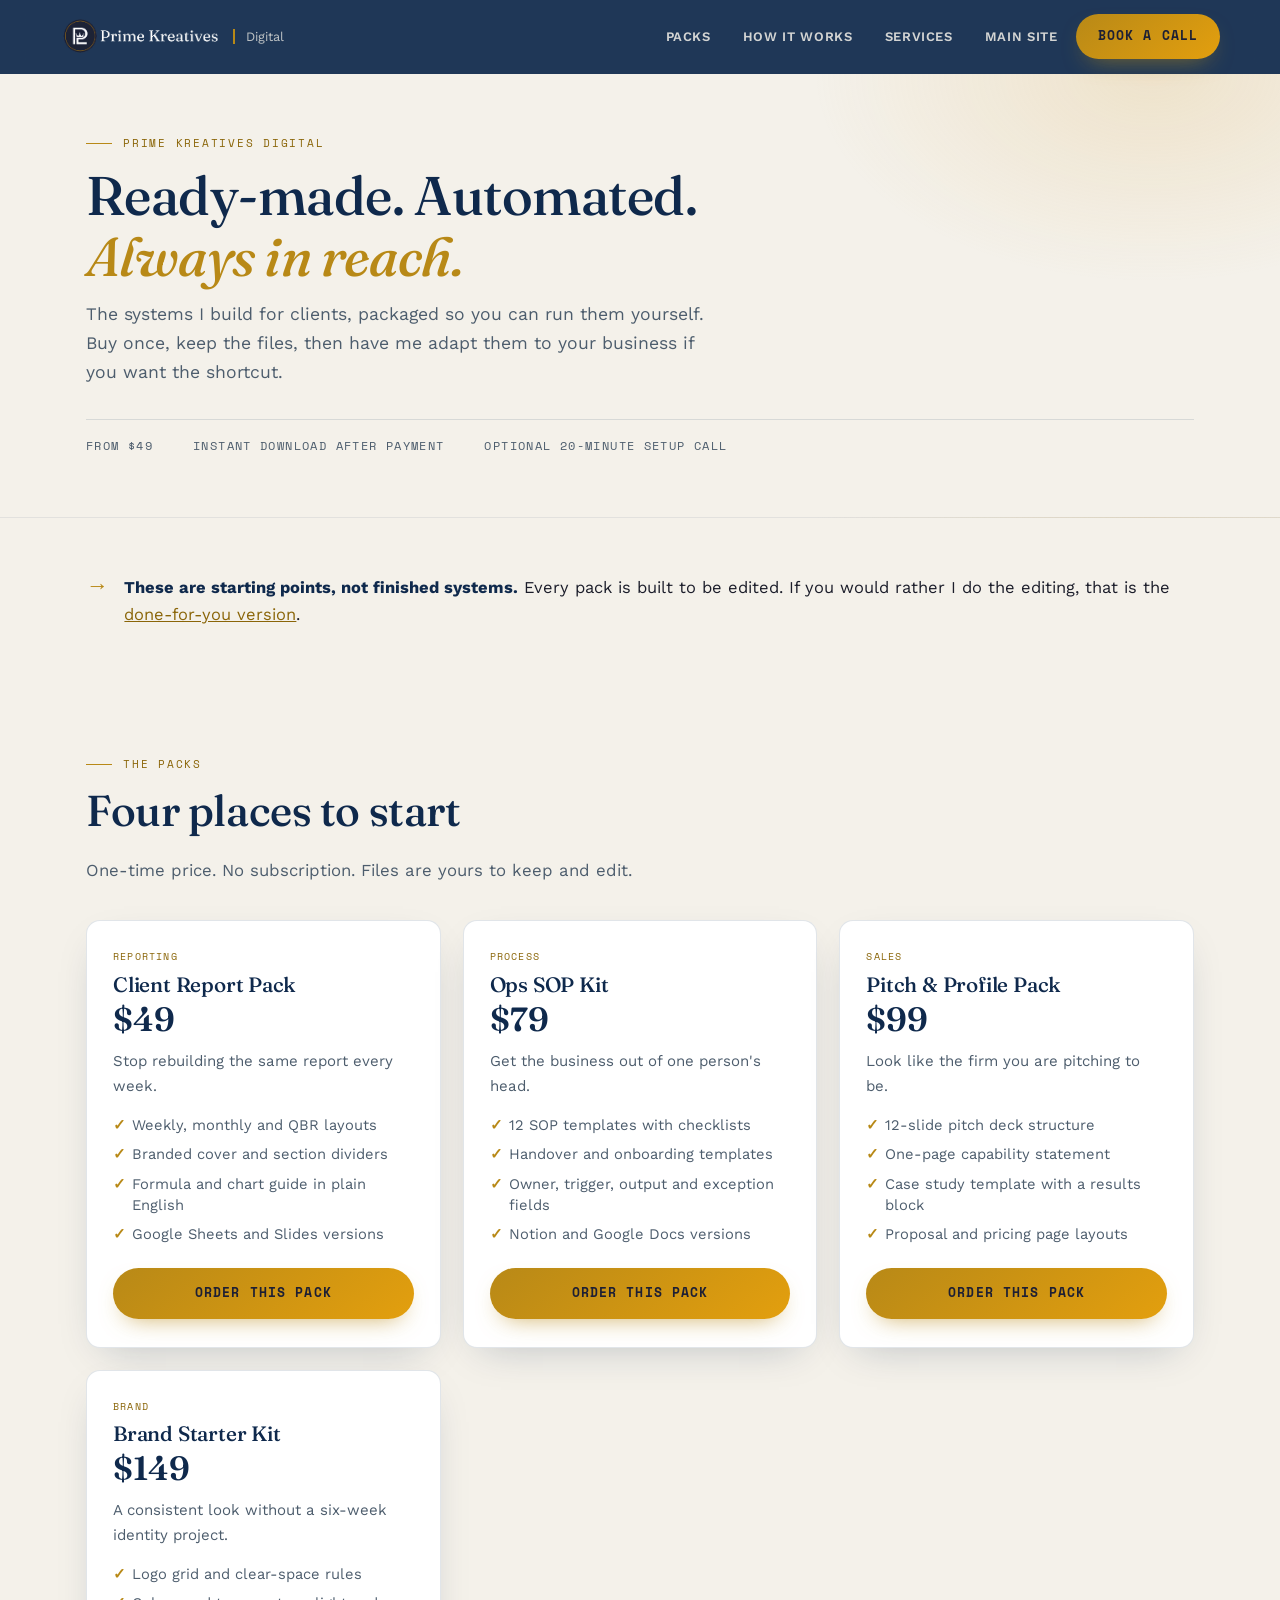
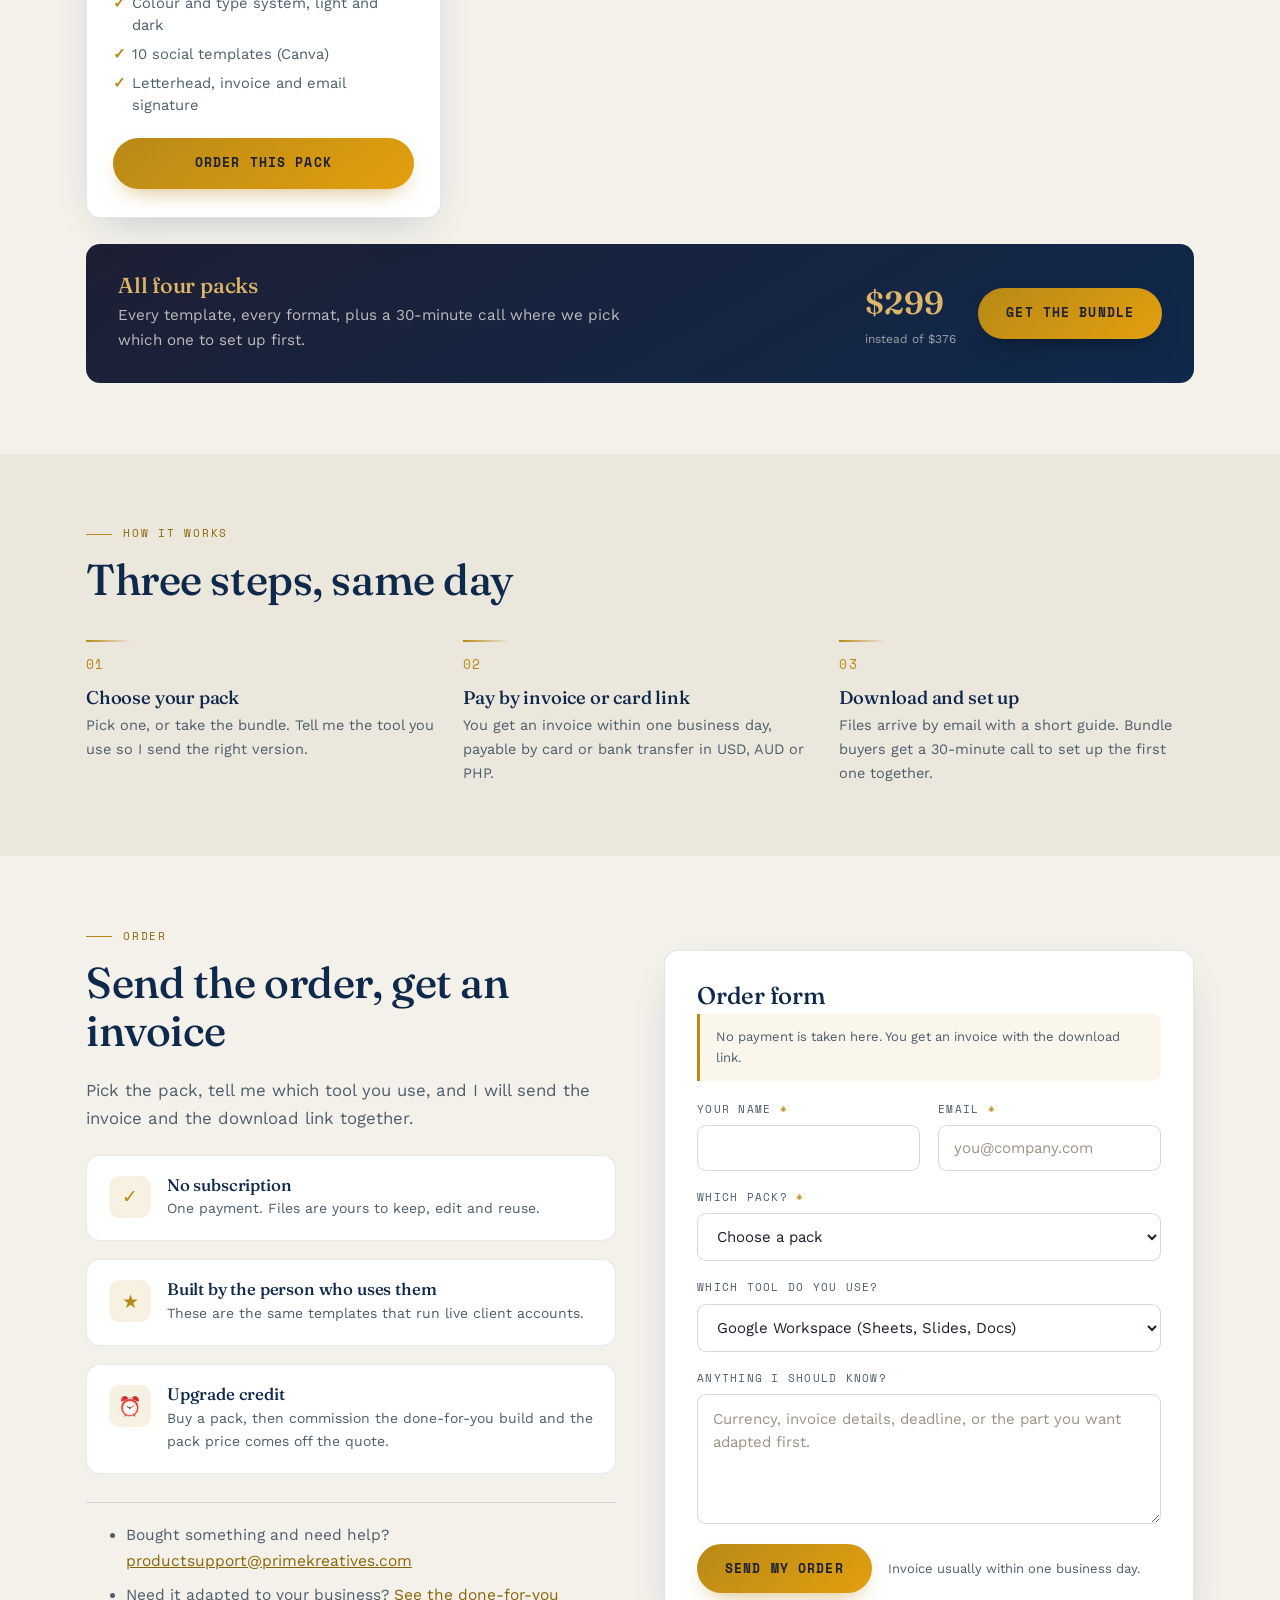
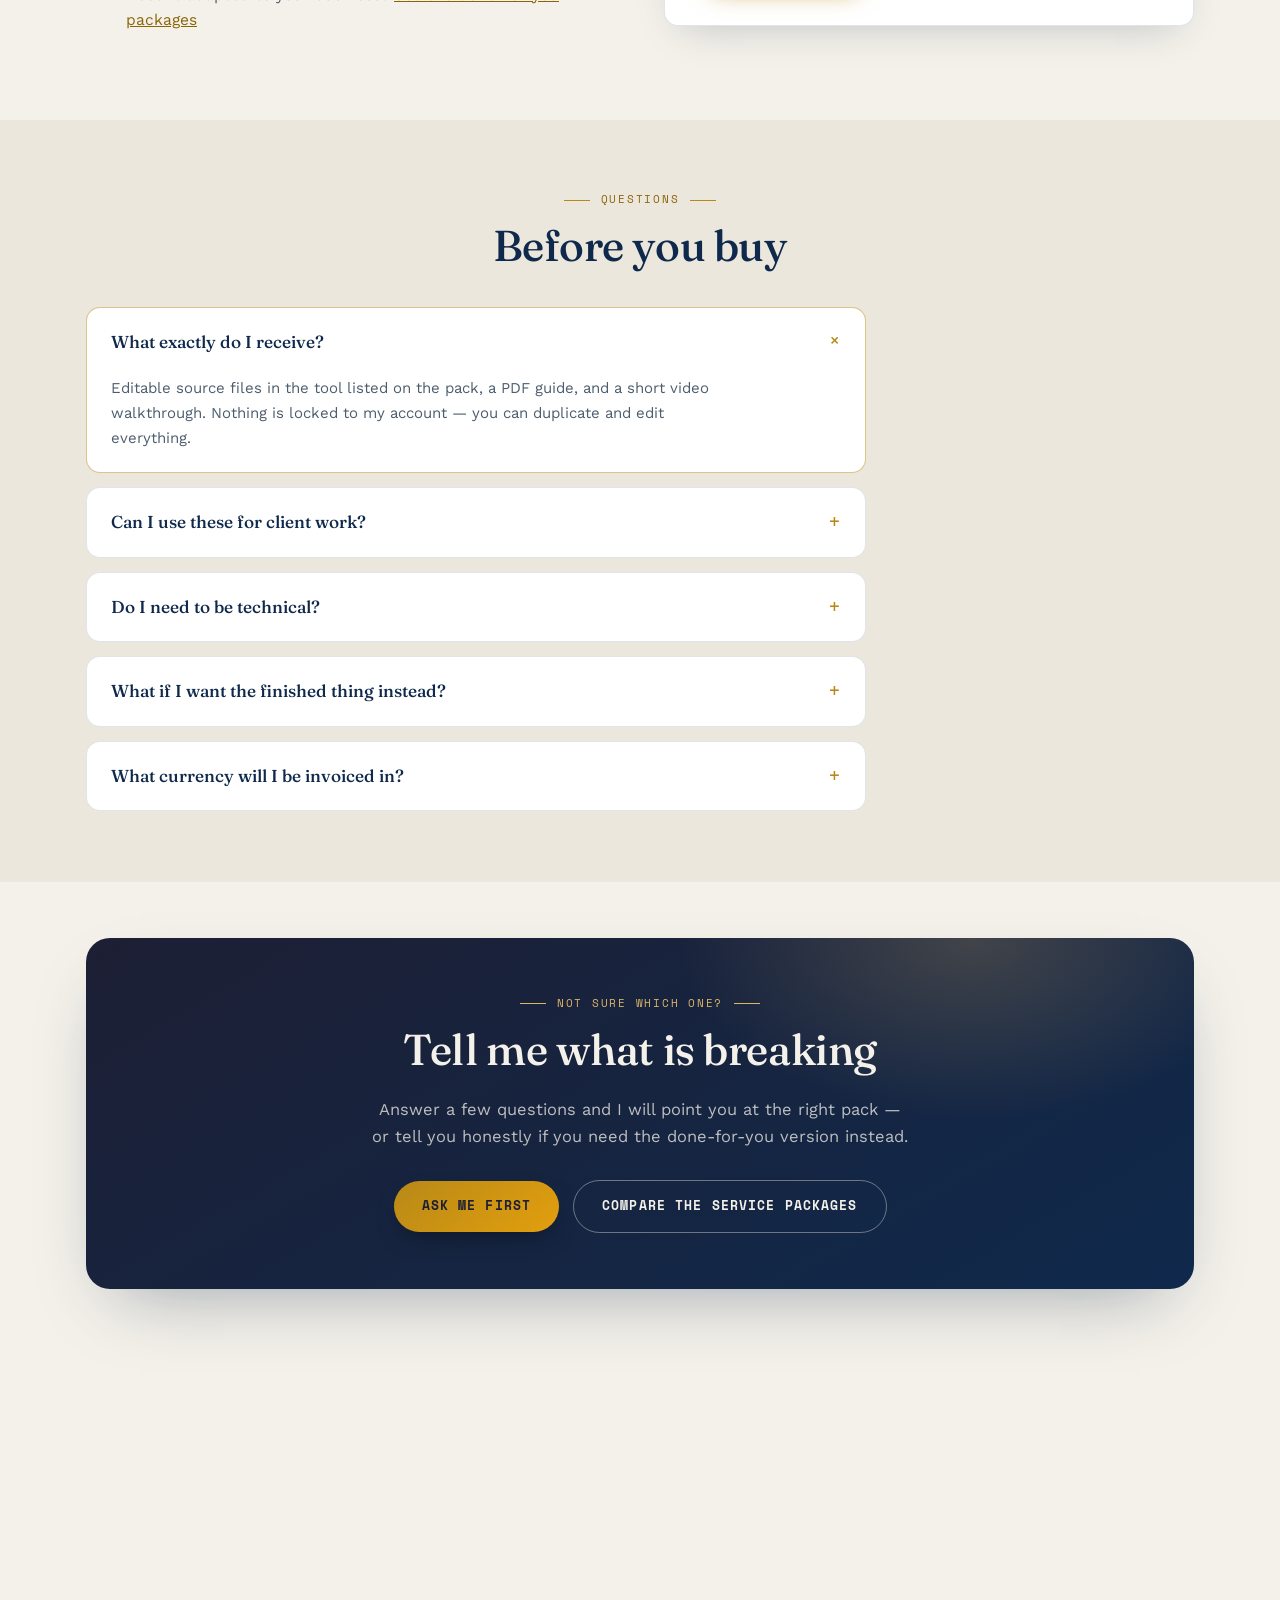
==== commit 767b2096: "Surface the template lane and tighten panel spacing" ====
--- a/digital/index.html
+++ b/digital/index.html
@@ -10,10 +10,15 @@
 <meta property="og:title" content="Template Packs — Prime Kreatives Digital">
 <meta property="og:description" content="Ready-made systems for reporting, SOPs, pitches and brand. From $49.">
 <meta property="og:type" content="website"><meta property="og:url" content="https://primekreatives.com/digital/">
-<meta property="og:image" content="https://primekreatives.com/assets/logo-footer.png"><meta name="twitter:card" content="summary">
+<meta property="og:site_name" content="Prime Kreatives">
+<meta property="og:image" content="https://primekreatives.com/assets/og/digital.png">
+<meta property="og:image:width" content="1200"><meta property="og:image:height" content="630">
+<meta property="og:image:alt" content="Prime Kreatives Digital: ready-made reporting kits, SOP packs and brand starter sets.">
+<meta name="twitter:card" content="summary_large_image">
+<meta name="twitter:image" content="https://primekreatives.com/assets/og/digital.png">
 <link rel="preconnect" href="https://fonts.googleapis.com"><link rel="preconnect" href="https://fonts.gstatic.com" crossorigin>
 <link href="https://fonts.googleapis.com/css2?family=Fraunces:ital,opsz,wght@0,9..144,400;0,9..144,500;0,9..144,600;1,9..144,500&family=Work+Sans:wght@400;500;600;700&family=Space+Mono:wght@400;700&display=swap" rel="stylesheet">
-<link rel="stylesheet" href="/kit.css">
+<link rel="stylesheet" href="/kit.css?v=20261114">
 <style>
 .packs{display:grid;grid-template-columns:repeat(auto-fill,minmax(280px,1fr));gap:22px;margin-top:34px}
 .pack{background:#fff;border:1px solid rgba(15,41,76,.12);border-radius:var(--radius);padding:28px 26px;display:flex;flex-direction:column;box-shadow:var(--shadow);transition:transform .25s var(--ease),box-shadow .25s var(--ease)}
@@ -236,7 +241,7 @@
 
 </main>
 <footer class="site-foot" id="site-footer"></footer>
-<script src="/kit.js" defer></script>
+<script src="/kit.js?v=20261114" defer></script>
 <script>
 /* Pre-select the pack when a card button is clicked. */
 (function(){
--- a/kit.css
+++ b/kit.css
@@ -80,21 +80,21 @@
 .cta-row,.hero-cta{display:flex;flex-wrap:wrap;gap:14px;align-items:center;margin-top:1.75rem}
 
 /* ---------- hero / page head ---------- */
-.hero{position:relative;padding:clamp(60px,9vw,110px) 0 clamp(60px,8vw,100px);overflow:hidden;background:
+.hero{position:relative;padding:clamp(44px,6vw,80px) 0 clamp(44px,5.5vw,72px);overflow:hidden;background:
   radial-gradient(560px 380px at 88% 8%,rgba(221,181,104,.28),transparent 65%),
   radial-gradient(500px 420px at 0% 90%,rgba(15,41,76,.08),transparent 65%),var(--paper)}
-.hero .wrap{position:relative;display:grid;grid-template-columns:1.15fr .85fr;gap:60px;align-items:center}
+.hero .wrap{position:relative;display:grid;grid-template-columns:1.15fr .85fr;gap:52px;align-items:center}
 .hero h1{max-width:14ch}
 .hero h1 .gold,.page-head h1 .gold{color:var(--gold);font-style:italic}
 .hero p{color:var(--slate);font-size:clamp(1.05rem,1.6vw,1.2rem);max-width:52ch}
 .facts,.hero-stats{display:flex;gap:38px;margin-top:52px;flex-wrap:wrap;list-style:none;padding:0}
-.facts{padding-top:1.25rem;border-top:1px solid rgba(15,41,76,.12);gap:.75rem 2.5rem;margin-top:2.75rem}
+.facts{padding-top:1.1rem;border-top:1px solid rgba(15,41,76,.12);gap:.75rem 2.5rem;margin-top:2rem}
 .facts li{font-family:var(--font-mono);font-size:11.5px;letter-spacing:.12em;text-transform:uppercase;color:var(--slate)}
 .stat strong{display:block;font-family:var(--font-display);font-size:2rem;font-weight:600;color:var(--navy);line-height:1}
 .stat span{font-family:var(--font-mono);font-size:10.5px;letter-spacing:.12em;text-transform:uppercase;color:var(--slate)}
 
 /* hero visual card */
-.hero-visual{position:relative;isolation:isolate;background:linear-gradient(155deg,var(--indigo),var(--navy));border-radius:22px;padding:38px 34px;color:var(--paper);box-shadow:var(--shadow-lg)}
+.hero-visual{position:relative;isolation:isolate;background:linear-gradient(155deg,var(--indigo),var(--navy));border-radius:22px;padding:32px 30px;color:var(--paper);box-shadow:var(--shadow-lg)}
 .hero-visual::after{content:"";position:absolute;inset:12px -12px -12px 12px;border:1px solid rgba(221,181,104,.35);border-radius:22px;z-index:-1}
 .hero-visual img{width:170px;margin-bottom:20px}
 .hero-visual h3{color:var(--sand);font-size:1.35rem;margin-bottom:14px}
@@ -102,19 +102,19 @@
 .hero-visual li{display:flex;gap:11px;align-items:flex-start;font-size:14.5px;color:rgba(244,241,234,.85);line-height:1.5}
 .hero-visual li::before{content:"\2726";color:var(--gold);flex-shrink:0;font-size:13px;margin-top:2px}
 
-.page-head{padding:clamp(52px,7vw,86px) 0 clamp(40px,5vw,64px);border-bottom:1px solid rgba(15,41,76,.08);
+.page-head{padding:clamp(38px,5vw,60px) 0 clamp(28px,3.6vw,44px);border-bottom:1px solid rgba(15,41,76,.08);
   background:radial-gradient(520px 320px at 90% 0%,rgba(221,181,104,.24),transparent 65%),var(--paper)}
-.page-head h1{margin-bottom:14px;font-size:clamp(2.2rem,5vw,3.4rem);max-width:18ch}
+.page-head h1{margin-bottom:12px;font-size:clamp(2.2rem,5vw,3.4rem);max-width:18ch}
 .page-head p{color:var(--slate);font-size:1.1rem;max-width:58ch;margin:0}
 .page-head .crumb{font-size:.9rem;color:var(--gold);margin:0 0 .75rem}
 .page-head .crumb a{color:var(--gold)}
 
 /* ---------- sections ---------- */
-.sec{padding:clamp(64px,8vw,104px) 0}
-.sec.tight{padding:clamp(48px,6vw,76px) 0}
+.sec{padding:clamp(48px,5.5vw,76px) 0}
+.sec.tight{padding:clamp(36px,4.5vw,56px) 0}
 .alt{background:var(--paper2)}
 .lead{color:var(--slate);font-size:1.05rem}
-.section-head{max-width:640px;margin-bottom:52px}
+.section-head{max-width:640px;margin-bottom:36px}
 .section-head.centered{margin-inline:auto;text-align:center}
 .section-head p{color:var(--slate);font-size:1.05rem}
 .band{background:linear-gradient(150deg,var(--indigo) 0%,var(--navy) 90%);color:var(--paper)}
@@ -122,7 +122,7 @@
 .band p{color:rgba(244,241,234,.78)}
 
 /* ---------- cards ---------- */
-.cards{display:grid;grid-template-columns:repeat(auto-fit,minmax(min(100%,235px),1fr));gap:24px;margin-top:2rem}
+.cards{display:grid;grid-template-columns:repeat(auto-fit,minmax(min(100%,235px),1fr));gap:20px;margin-top:1.5rem}
 .card{background:#fff;border:1px solid rgba(15,41,76,.1);border-radius:var(--radius);padding:32px 28px;display:flex;flex-direction:column;transition:transform .22s var(--ease),box-shadow .22s var(--ease),border-color .22s}
 .card:hover{transform:translateY(-5px);box-shadow:var(--shadow);border-color:rgba(184,137,23,.45)}
 .card .icon{width:52px;height:52px;border-radius:13px;display:flex;align-items:center;justify-content:center;background:rgba(184,137,23,.12);color:var(--gold);font-size:23px;margin-bottom:20px}
@@ -133,7 +133,7 @@
 .card .link:hover{color:var(--gold)}
 
 /* ---------- process steps ---------- */
-.steps{counter-reset:step;list-style:none;padding:0;margin:2rem 0 0;display:grid;grid-template-columns:repeat(auto-fit,minmax(240px,1fr));gap:26px}
+.steps{counter-reset:step;list-style:none;padding:0;margin:1.5rem 0 0;display:grid;grid-template-columns:repeat(auto-fit,minmax(240px,1fr));gap:22px}
 .steps li{counter-increment:step;position:relative;padding-top:14px}
 .steps li::before{content:"0" counter(step);font-family:var(--font-mono);font-size:13px;color:var(--gold);letter-spacing:.1em;display:block;margin-bottom:12px}
 .steps li::after{content:"";position:absolute;top:0;left:0;width:46px;height:2px;background:linear-gradient(90deg,var(--gold),transparent)}
@@ -174,7 +174,7 @@
 .price-card .btn{margin-top:auto;justify-content:center}
 
 /* ---------- FAQ ---------- */
-.faq{margin-top:1.75rem;display:grid;gap:14px;max-width:780px}
+.faq{margin-top:1.25rem;display:grid;gap:14px;max-width:780px}
 .faq.centered{margin-inline:auto}
 .faq details{background:#fff;border:1px solid rgba(15,41,76,.12);border-radius:var(--radius);padding:0 24px;transition:border-color .18s}
 .faq details[open]{border-color:rgba(184,137,23,.5)}
@@ -185,7 +185,7 @@
 .faq details p{padding:0 0 22px;color:var(--slate);font-size:15px;margin:0;max-width:70ch}
 
 /* ---------- trust strip (navy, words animate toward the next panel) ---------- */
-.trust-strip{background:var(--navy);border-block:1px solid rgba(221,181,104,.28);padding:24px 0;overflow:hidden}
+.trust-strip{background:var(--navy);border-block:1px solid rgba(221,181,104,.28);padding:18px 0;overflow:hidden}
 .marquee{display:block;overflow:hidden;-webkit-mask-image:linear-gradient(90deg,transparent,#000 8%,#000 92%,transparent);mask-image:linear-gradient(90deg,transparent,#000 8%,#000 92%,transparent)}
 .marquee-track{display:flex;width:max-content;gap:0;animation:marquee 34s linear infinite}
 .marquee:hover .marquee-track{animation-play-state:paused}
@@ -212,7 +212,7 @@
 .quote .who span{font-size:12.5px;color:var(--slate)}
 
 /* ---------- CTA band ---------- */
-.cta-band{background:linear-gradient(150deg,var(--indigo),var(--navy));color:var(--paper);border-radius:24px;padding:clamp(46px,6vw,70px);text-align:center;position:relative;overflow:hidden;box-shadow:var(--shadow-lg)}
+.cta-band{background:linear-gradient(150deg,var(--indigo),var(--navy));color:var(--paper);border-radius:24px;padding:clamp(36px,4.5vw,56px);text-align:center;position:relative;overflow:hidden;box-shadow:var(--shadow-lg)}
 .cta-band::before{content:"";position:absolute;inset:0;background:radial-gradient(420px 260px at 80% 0%,rgba(221,181,104,.22),transparent 70%)}
 .cta-band>*{position:relative}
 .cta-band h2{color:var(--paper);max-width:22ch;margin-inline:auto}
@@ -220,7 +220,7 @@
 .cta-band .cta-row,.cta-band .hero-cta{justify-content:center}
 
 /* ---------- split ---------- */
-.split{display:grid;grid-template-columns:1fr 1fr;gap:56px;align-items:center}
+.split{display:grid;grid-template-columns:1fr 1fr;gap:48px;align-items:center}
 
 /* ---------- forms ---------- */
 .form-card{background:#fff;border:1px solid rgba(15,41,76,.12);border-radius:var(--radius);padding:clamp(1.25rem,3vw,2rem);box-shadow:var(--shadow)}
@@ -249,7 +249,7 @@
 
 /* ---------- footer (layout & styling carried over from the original site) ---------- */
 .site-foot{background:var(--indigo);color:rgba(244,241,234,.62);border-top:1px solid rgba(221,181,104,.18);font-size:.95rem}
-.foot-grid{display:grid;grid-template-columns:1.3fr 1fr 1fr;gap:36px;padding-block:52px 36px}
+.foot-grid{display:grid;grid-template-columns:1.3fr 1fr 1fr;gap:36px;padding-block:44px 30px}
 .foot-brand>img{display:block;width:240px;max-width:100%;height:auto}
 .foot-bio{font-size:13.5px;line-height:1.6;margin-top:14px;max-width:340px;color:rgba(244,241,234,.62)}
 .foot-social{display:flex;gap:10px;margin-top:18px}
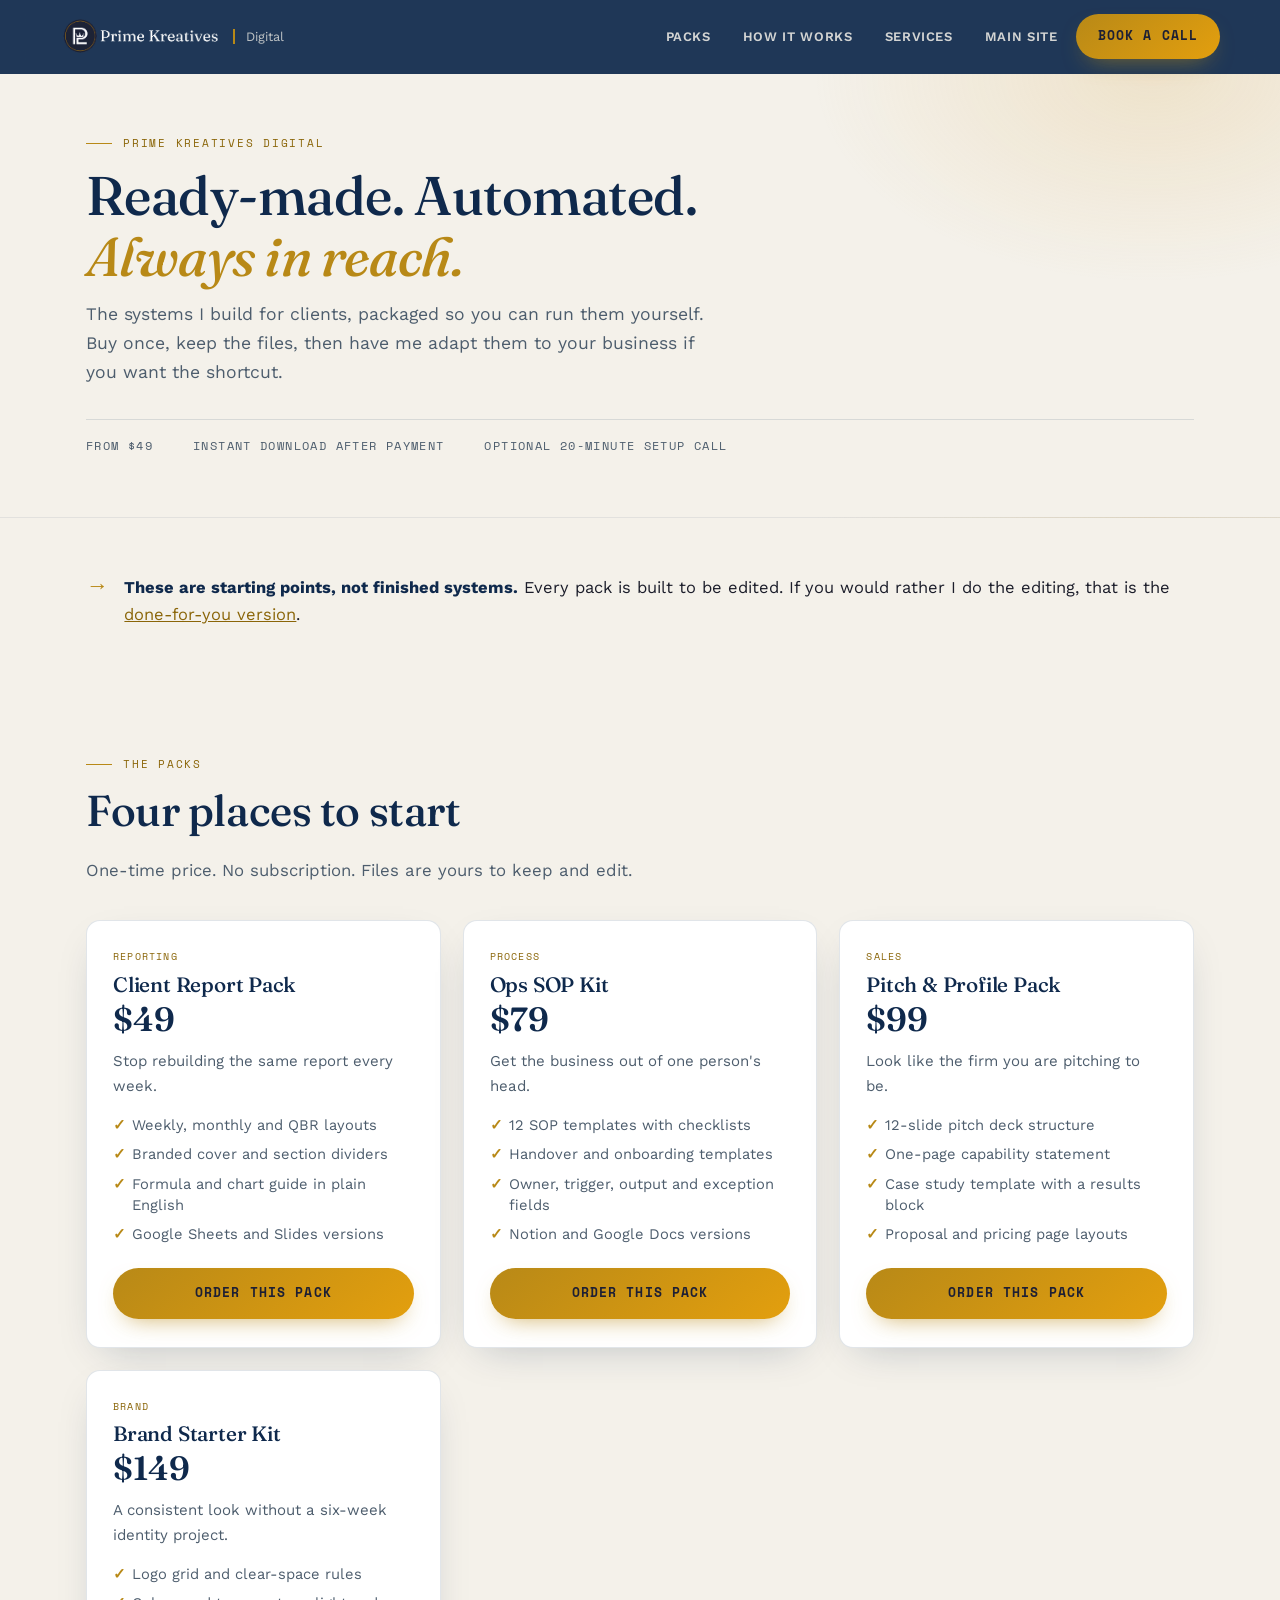
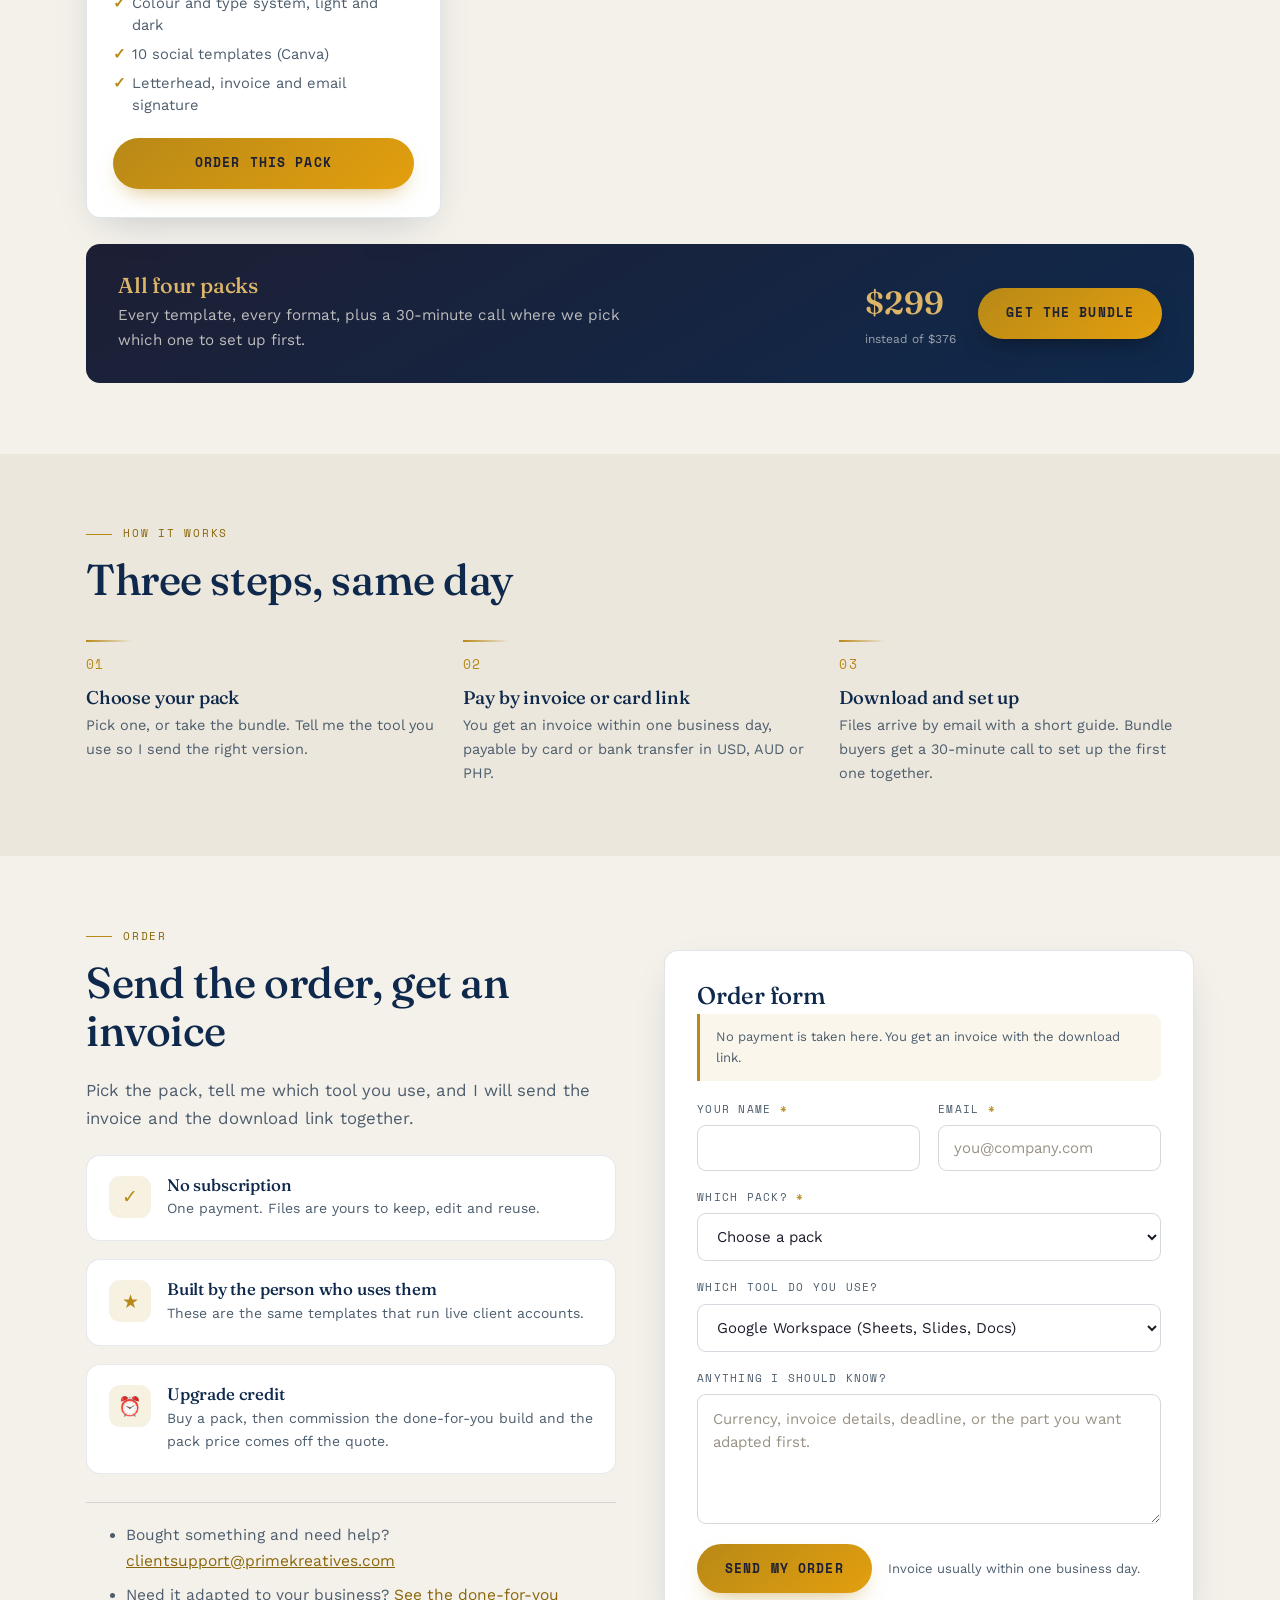
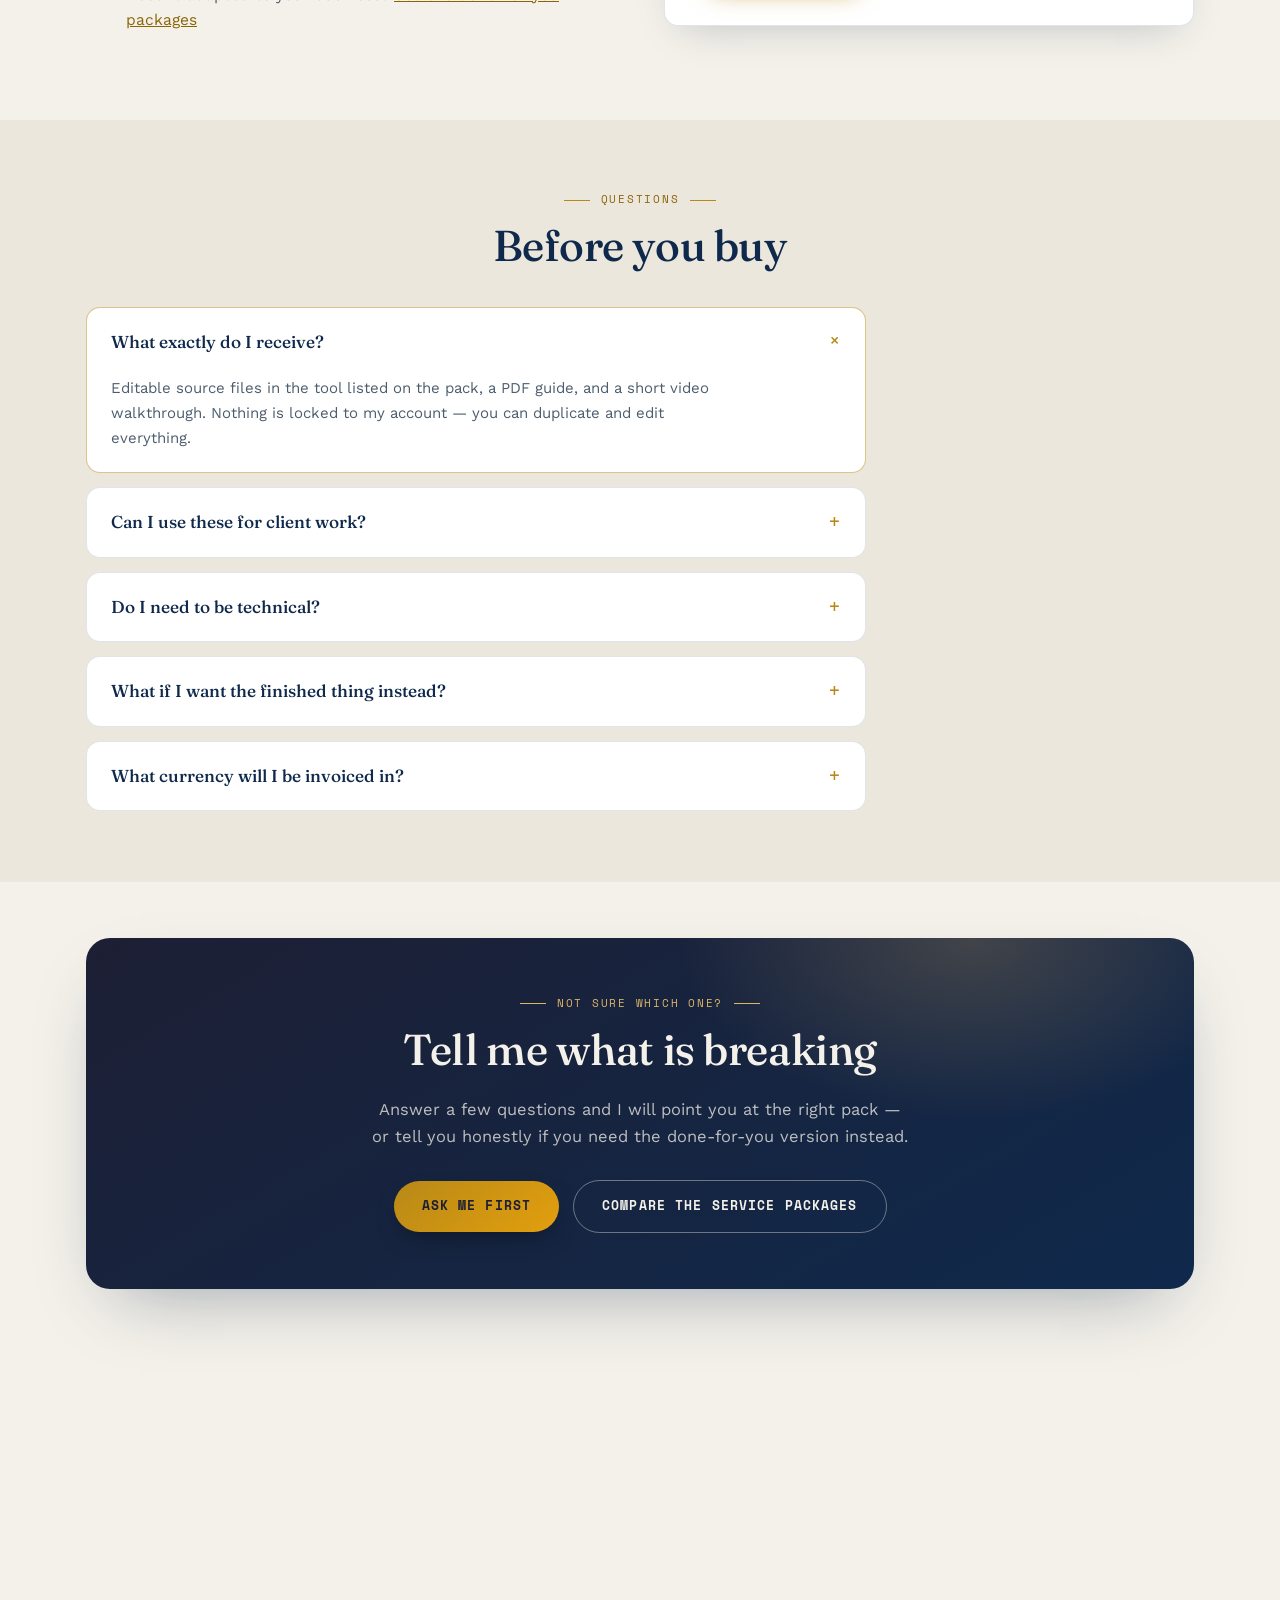
==== commit 1bdc5f6f: "Point the template store support address at clientsupport@" ====
--- a/digital/index.html
+++ b/digital/index.html
@@ -158,7 +158,7 @@
       <li><div class="icon">&#9200;</div><div><h3>Upgrade credit</h3><p>Buy a pack, then commission the done-for-you build and the pack price comes off the quote.</p></div></li>
     </ul>
     <ul class="contact-list">
-      <li>Bought something and need help? <a href="mailto:productsupport@primekreatives.com">productsupport@primekreatives.com</a></li>
+      <li>Bought something and need help? <a href="mailto:clientsupport@primekreatives.com">clientsupport@primekreatives.com</a></li>
       <li>Need it adapted to your business? <a href="/services">See the done-for-you packages</a></li>
     </ul>
   </div>
@@ -167,7 +167,7 @@
     <div data-form-body>
       <h2>Order form</h2>
       <p class="form-note">No payment is taken here. You get an invoice with the download link.</p>
-      <form data-send="productsupport@primekreatives.com" data-subject="Template pack order — primekreatives.com">
+      <form data-send="clientsupport@primekreatives.com" data-subject="Template pack order — primekreatives.com">
         <div class="grid">
           <div class="field"><label for="dname">Your name <span class="req">*</span></label><input type="text" id="dname" name="name" required autocomplete="name"></div>
           <div class="field"><label for="demail">Email <span class="req">*</span></label><input type="email" id="demail" name="email" required autocomplete="email" placeholder="you@company.com"></div>
@@ -198,7 +198,7 @@
     <div data-form-sent hidden>
       <div class="form-sent">
         <h3>Order received</h3>
-        <p>Check your inbox for the invoice and download link, usually within one business day. If it does not arrive, email <a href="mailto:productsupport@primekreatives.com">productsupport@primekreatives.com</a>.</p>
+        <p>Check your inbox for the invoice and download link, usually within one business day. If it does not arrive, email <a href="mailto:clientsupport@primekreatives.com">clientsupport@primekreatives.com</a>.</p>
         <a class="btn" href="/services">See the done-for-you version</a>
       </div>
     </div>
@@ -207,7 +207,7 @@
       <div class="form-sent" style="background:rgba(184,137,23,.08);border-color:rgba(184,137,23,.45);color:#6b4e06">
         <h3 style="color:#6b4e06">The form could not send</h3>
         <p style="color:#6b4e06">Your order is ready in your mail app &mdash; just press send.</p>
-        <a class="btn" data-fallback-link href="mailto:productsupport@primekreatives.com">Open the email</a>
+        <a class="btn" data-fallback-link href="mailto:clientsupport@primekreatives.com">Open the email</a>
       </div>
     </div>
   </div>
